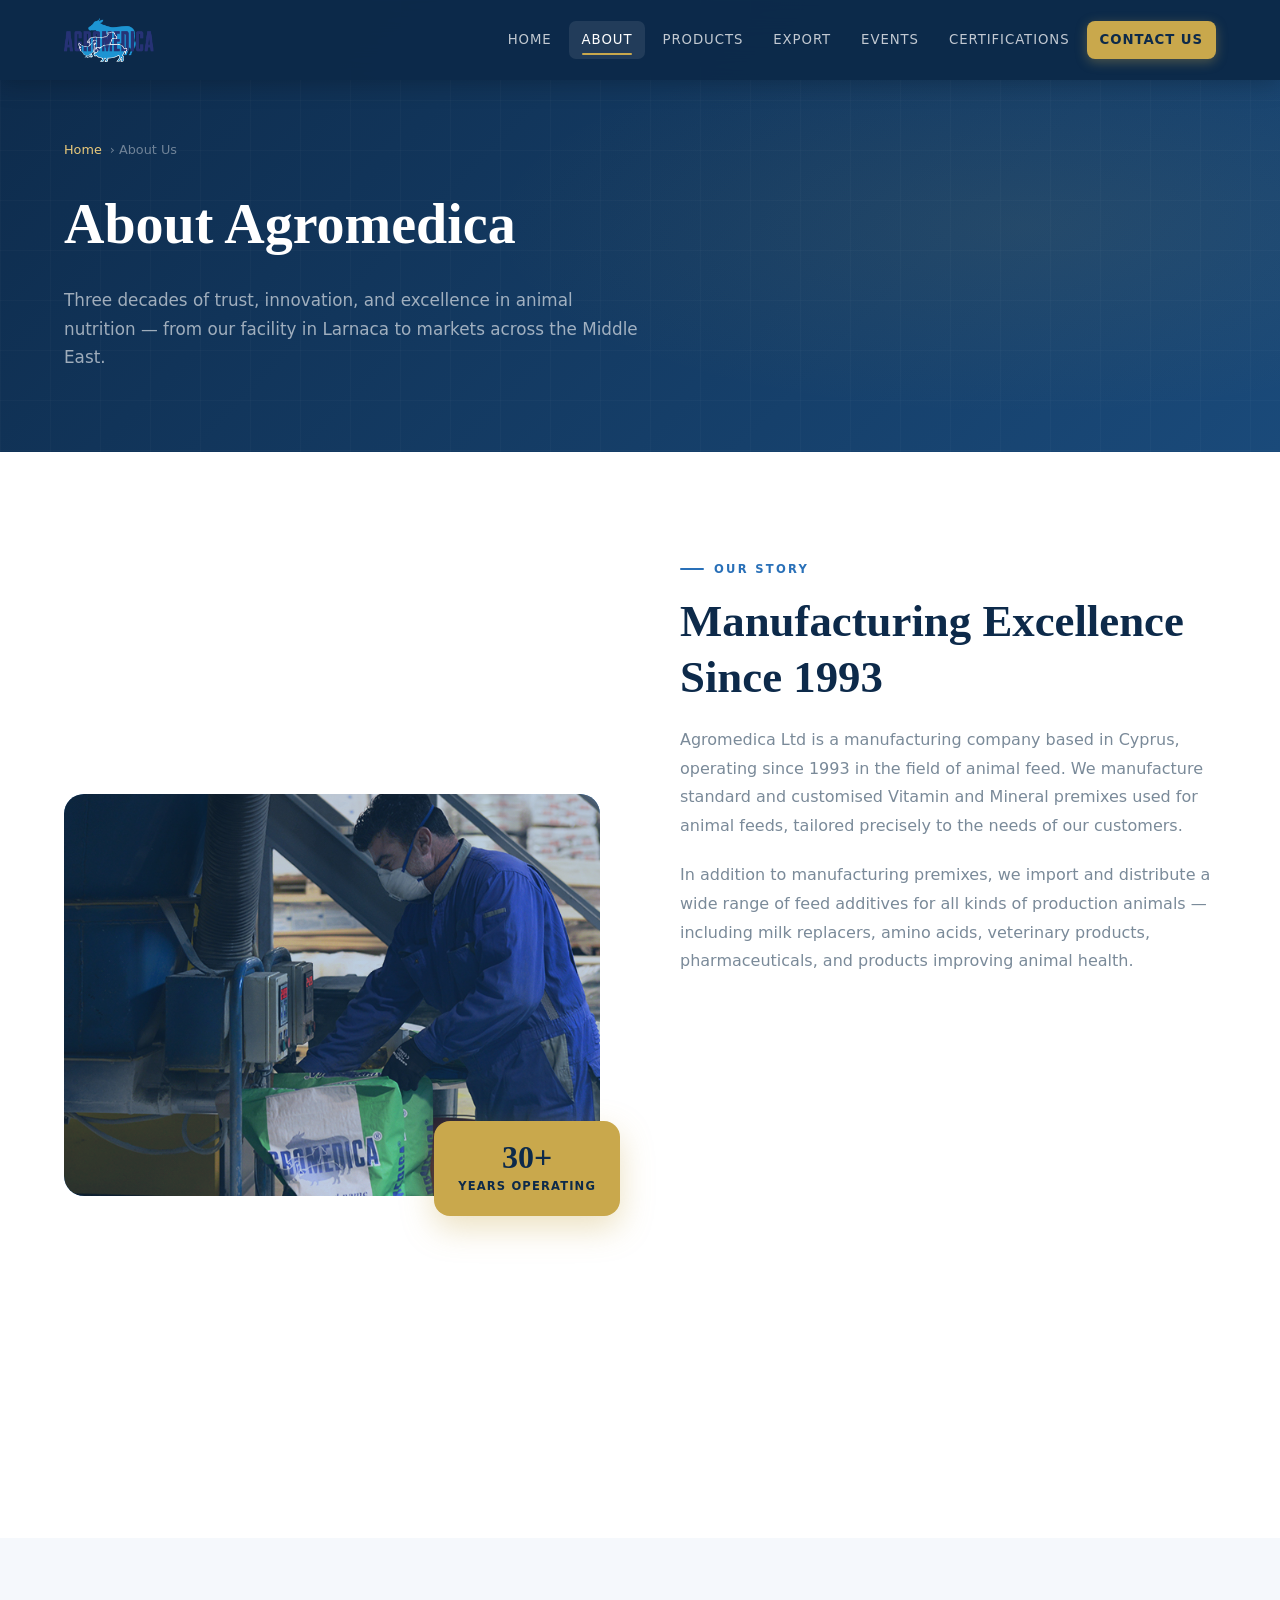
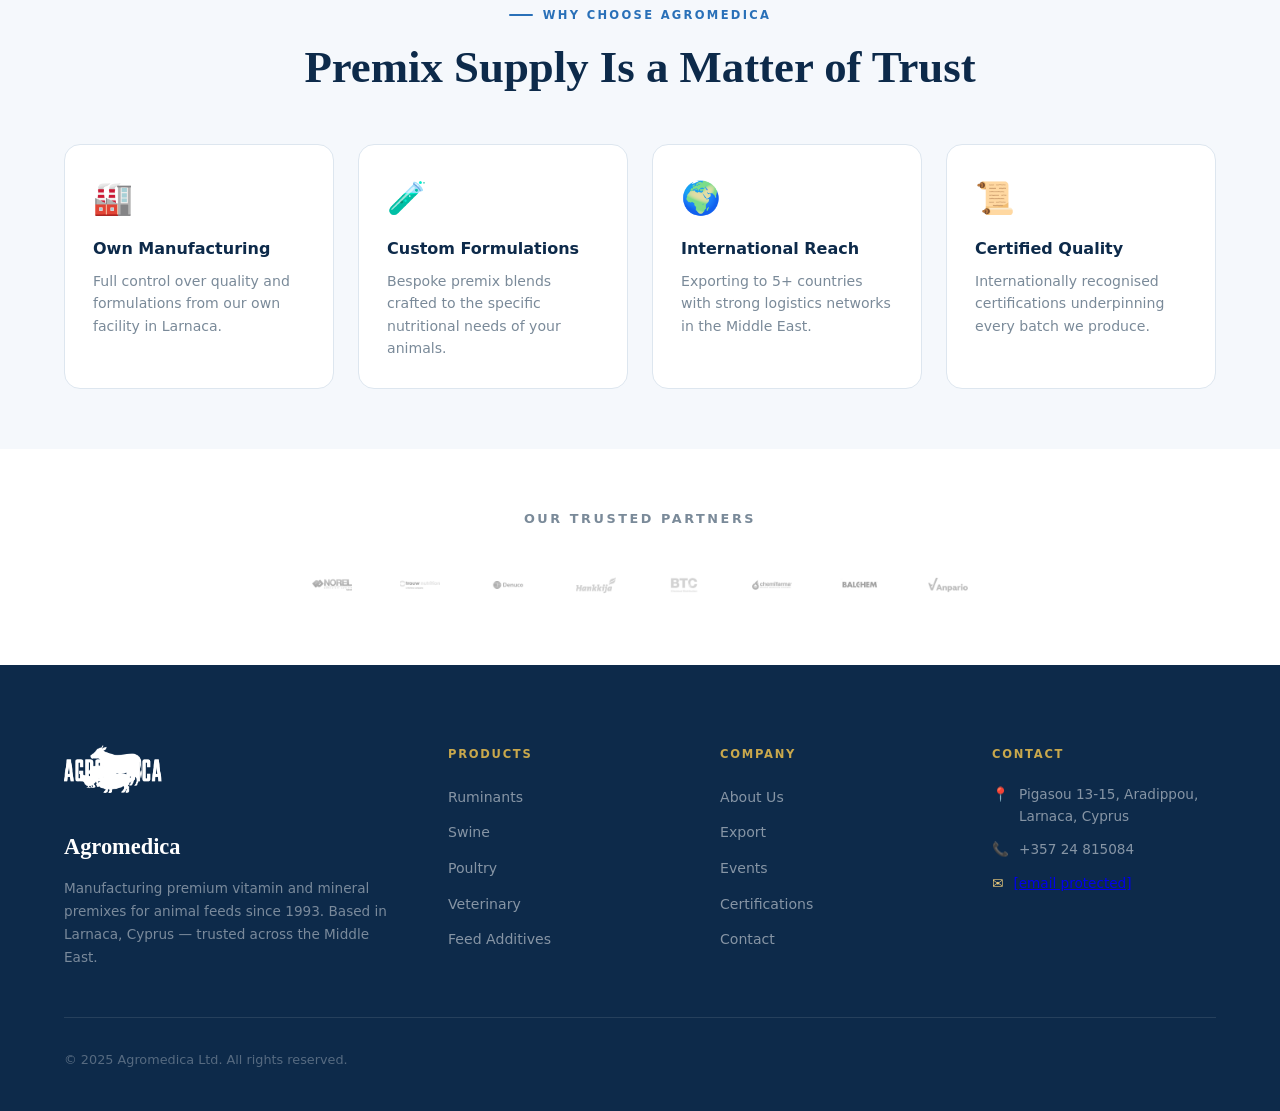
==== pages/about.html @ ba74bc14 "Initial commit" ====
<!DOCTYPE html>
<html lang="en">
<head>
  <meta charset="UTF-8">
  <meta name="viewport" content="width=device-width, initial-scale=1.0">
  <title>About Us — Agromedica</title>
  <style>
/* ── Playfair Display — works offline via system fallback ── */
:root {
  --blue-dark: #0d2a4a;
  --blue-mid: #1a4a7a;
  --blue-accent: #2970b8;
  --blue-light: #5a9fd4;
  --blue-pale: #e8f2fb;
  --gold: #c9a84c;
  --gold-light: #e8c87a;
  --cream: #f5f8fc;
  --white: #ffffff;
  --gray-100: #f0f4f8;
  --gray-200: #dde6ef;
  --gray-500: #7a8a99;
  --gray-700: #3d4f60;
  --gray-900: #111e2d;
  --font-display: Georgia, 'Times New Roman', serif;
  --font-body: -apple-system, BlinkMacSystemFont, 'Segoe UI', system-ui, sans-serif;
  --nav-h: 80px;
  --ease: cubic-bezier(0.4, 0, 0.2, 1);
  --transition: 0.3s var(--ease);
}

*, *::before, *::after { box-sizing: border-box; margin: 0; padding: 0; }
html { scroll-behavior: smooth; }
body { font-family: var(--font-body); font-size: 16px; color: var(--gray-900); background: var(--white); line-height: 1.6; overflow-x: hidden; }

/* ── KEYFRAMES ── */
@keyframes fadeUp { from { opacity:0; transform:translateY(40px); } to { opacity:1; transform:translateY(0); } }
@keyframes fadeIn { from { opacity:0; } to { opacity:1; } }
@keyframes slideInLeft { from { opacity:0; transform:translateX(-60px); } to { opacity:1; transform:translateX(0); } }
@keyframes slideInRight { from { opacity:0; transform:translateX(60px); } to { opacity:1; transform:translateX(0); } }
@keyframes shimmer { 0% { background-position:-200% center; } 100% { background-position:200% center; } }
@keyframes float { 0%,100% { transform:translateY(0); } 50% { transform:translateY(-14px); } }
@keyframes spin-slow { from { transform:rotate(0deg); } to { transform:rotate(360deg); } }
@keyframes nav-drop { from { opacity:0; transform:translateY(-100%); } to { opacity:1; transform:translateY(0); } }
@keyframes particle { 0% { transform:translateY(0) rotate(0deg); opacity:.6; } 100% { transform:translateY(-100vh) rotate(720deg); opacity:0; } }
@keyframes gradient-shift { 0%,100% { background-position:0% 50%; } 50% { background-position:100% 50%; } }
@keyframes bar-grow { from { transform:scaleX(0); } to { transform:scaleX(1); } }
@keyframes pulse { 0%,100% { box-shadow:0 0 0 0 rgba(201,168,76,0.4); } 50% { box-shadow:0 0 0 12px rgba(201,168,76,0); } }

/* ── SCROLL REVEAL ── */
.reveal { opacity:0; transform:translateY(36px); transition:opacity .7s var(--ease), transform .7s var(--ease); }
.reveal.visible { opacity:1; transform:translateY(0); }
.reveal-left { opacity:0; transform:translateX(-50px); transition:opacity .7s var(--ease), transform .7s var(--ease); }
.reveal-left.visible { opacity:1; transform:translateX(0); }
.reveal-right { opacity:0; transform:translateX(50px); transition:opacity .7s var(--ease), transform .7s var(--ease); }
.reveal-right.visible { opacity:1; transform:translateX(0); }
.delay-1 { transition-delay:.1s!important; } .delay-2 { transition-delay:.2s!important; }
.delay-3 { transition-delay:.3s!important; } .delay-4 { transition-delay:.4s!important; }
.delay-5 { transition-delay:.5s!important; }

/* ── NAV ── */
nav {
  position:fixed; top:0; left:0; right:0; height:var(--nav-h);
  background:rgba(13,42,74,0.97);
  backdrop-filter:blur(16px); -webkit-backdrop-filter:blur(16px);
  display:flex; align-items:center; justify-content:space-between;
  padding:0 5%; z-index:1000;
  box-shadow:0 2px 24px rgba(0,0,0,0.25);
  animation:nav-drop .6s var(--ease) both;
}
.nav-logo { display:flex; align-items:center; gap:12px; text-decoration:none; transition:opacity var(--transition); }
.nav-logo:hover { opacity:.85; }
.nav-logo-icon {
  width:44px; height:44px; background:var(--gold); border-radius:10px;
  display:grid; place-items:center; font-size:20px;
  transition:transform var(--transition), box-shadow var(--transition);
}
.nav-logo:hover .nav-logo-icon { transform:rotate(-8deg) scale(1.1); box-shadow:0 6px 18px rgba(201,168,76,.5); }
.nav-logo-text { font-family:var(--font-display); font-size:1.4rem; font-weight:700; color:var(--white); letter-spacing:.02em; display:block; }
.nav-logo-sub { display:block; font-size:.6rem; font-weight:400; letter-spacing:.18em; text-transform:uppercase; color:var(--gold-light); line-height:1; }
.nav-links { display:flex; align-items:center; gap:4px; list-style:none; }
.nav-links li { opacity:0; animation:fadeIn .4s var(--ease) forwards; }
.nav-links li:nth-child(1){animation-delay:.15s} .nav-links li:nth-child(2){animation-delay:.22s}
.nav-links li:nth-child(3){animation-delay:.29s} .nav-links li:nth-child(4){animation-delay:.36s}
.nav-links li:nth-child(5){animation-delay:.43s} .nav-links li:nth-child(6){animation-delay:.5s}
.nav-links li:nth-child(7){animation-delay:.57s}
.nav-links a {
  font-size:.83rem; font-weight:500; letter-spacing:.07em; text-transform:uppercase;
  color:rgba(255,255,255,.75); text-decoration:none;
  padding:8px 13px; border-radius:7px; display:block; position:relative;
  transition:color var(--transition), background var(--transition);
}
.nav-links a::after {
  content:''; position:absolute; bottom:4px; left:13px; right:13px;
  height:2px; background:var(--gold); border-radius:2px;
  transform:scaleX(0); transform-origin:center;
  transition:transform var(--transition);
}
.nav-links a:hover, .nav-links a.active { color:var(--white); background:rgba(255,255,255,.09); }
.nav-links a:hover::after, .nav-links a.active::after { transform:scaleX(1); }
.nav-cta { background:var(--gold)!important; color:var(--blue-dark)!important; font-weight:700!important; border-radius:8px!important; box-shadow:0 3px 12px rgba(201,168,76,.35)!important; }
.nav-cta:hover { background:var(--gold-light)!important; transform:translateY(-2px)!important; box-shadow:0 6px 20px rgba(201,168,76,.5)!important; }
.nav-cta::after { display:none!important; }
.hamburger { display:none; flex-direction:column; gap:5px; cursor:pointer; padding:8px; border:none; background:transparent; }
.hamburger span { display:block; width:24px; height:2px; background:var(--white); border-radius:2px; transition:var(--transition); }

/* ── HERO ── */
.hero { min-height:100vh; padding-top:var(--nav-h); position:relative; display:flex; align-items:center; overflow:hidden; background:var(--blue-dark); }
.hero-bg {
  position:absolute; inset:0;
  background: radial-gradient(ellipse 80% 60% at 70% 40%, rgba(41,112,184,.22) 0%, transparent 60%),
              radial-gradient(ellipse 60% 80% at 10% 80%, rgba(201,168,76,.1) 0%, transparent 50%),
              linear-gradient(135deg,#060f1e 0%,#0d2a4a 50%,#0a1e38 100%);
  background-size:200% 200%; animation:gradient-shift 12s ease infinite;
}
.hero-particles { position:absolute; inset:0; overflow:hidden; pointer-events:none; }
.hero-particles span { position:absolute; bottom:-20px; width:6px; height:6px; border-radius:50%; background:rgba(201,168,76,.4); animation:particle linear infinite; }
.hero-particles span:nth-child(1){left:10%;animation-duration:14s;animation-delay:0s;width:4px;height:4px}
.hero-particles span:nth-child(2){left:25%;animation-duration:18s;animation-delay:2s;width:7px;height:7px;background:rgba(90,159,212,.3)}
.hero-particles span:nth-child(3){left:40%;animation-duration:12s;animation-delay:4s;width:3px;height:3px}
.hero-particles span:nth-child(4){left:60%;animation-duration:20s;animation-delay:1s;width:8px;height:8px;background:rgba(90,159,212,.25)}
.hero-particles span:nth-child(5){left:75%;animation-duration:16s;animation-delay:3s;width:5px;height:5px}
.hero-particles span:nth-child(6){left:88%;animation-duration:11s;animation-delay:5s;width:3px;height:3px;background:rgba(232,200,122,.5)}
.hero-grid {
  position:absolute; inset:0;
  background-image:linear-gradient(rgba(255,255,255,.03) 1px,transparent 1px),linear-gradient(90deg,rgba(255,255,255,.03) 1px,transparent 1px);
  background-size:60px 60px; animation:fadeIn 2s ease both .8s; opacity:0;
}
.hero-content {
  position:relative; z-index:2; max-width:1280px; margin:0 auto;
  padding:80px 5%; display:grid; grid-template-columns:1fr 1fr; gap:80px; align-items:center; width:100%;
}
.hero-badge {
  display:inline-flex; align-items:center; gap:8px;
  background:rgba(201,168,76,.15); border:1px solid rgba(201,168,76,.35);
  color:var(--gold-light); font-size:.75rem; font-weight:600; letter-spacing:.15em; text-transform:uppercase;
  padding:8px 18px; border-radius:100px; margin-bottom:24px;
  animation:fadeUp .7s var(--ease) both .3s; position:relative; overflow:hidden;
}
.hero-badge::after { content:''; position:absolute; inset:0; background:linear-gradient(90deg,transparent,rgba(255,255,255,.12),transparent); background-size:200% 100%; animation:shimmer 2.5s ease infinite; }
.hero-title { font-family:var(--font-display); font-size:clamp(2.4rem,5vw,4rem); font-weight:700; color:var(--white); line-height:1.15; margin-bottom:24px; animation:fadeUp .7s var(--ease) both .5s; }
.hero-title em { font-style:normal; color:var(--gold); }
.hero-desc { font-size:1.05rem; color:rgba(255,255,255,.65); line-height:1.8; margin-bottom:40px; max-width:480px; animation:fadeUp .7s var(--ease) both .65s; }
.hero-actions { display:flex; gap:16px; flex-wrap:wrap; animation:fadeUp .7s var(--ease) both .8s; }
.hero-stats { display:grid; grid-template-columns:repeat(3,1fr); gap:24px; margin-top:56px; padding-top:40px; border-top:1px solid rgba(255,255,255,.1); animation:fadeUp .7s var(--ease) both .95s; }
.hero-stat-num { font-family:var(--font-display); font-size:2.2rem; font-weight:700; color:var(--gold); line-height:1; }
.hero-stat-label { font-size:.78rem; color:rgba(255,255,255,.5); font-weight:400; letter-spacing:.05em; margin-top:6px; }
.hero-visual { animation:slideInRight .9s var(--ease) both .6s; }
.hero-cards { display:grid; grid-template-columns:1fr 1fr; gap:16px; }
.hero-card { background:rgba(255,255,255,.06); border:1px solid rgba(255,255,255,.1); border-radius:16px; padding:28px 24px; transition:background var(--transition),border-color var(--transition),transform .4s var(--ease),box-shadow .4s var(--ease); text-decoration:none; display:block; }
.hero-card:hover { background:rgba(255,255,255,.11); border-color:rgba(201,168,76,.45); transform:translateY(-8px); box-shadow:0 20px 48px rgba(0,0,0,.3); }
.hero-card:first-child { grid-column:1/-1; background:rgba(201,168,76,.1); border-color:rgba(201,168,76,.25); }
.hero-card:first-child:hover { background:rgba(201,168,76,.17); border-color:rgba(201,168,76,.55); }
.hero-card-icon { font-size:2rem; margin-bottom:12px; transition:transform .4s var(--ease); }
.hero-card:hover .hero-card-icon { transform:scale(1.25) rotate(-5deg); }
.hero-card-title { font-family:var(--font-display); font-size:1.1rem; font-weight:600; color:var(--white); margin-bottom:6px; }
.hero-card-desc { font-size:.82rem; color:rgba(255,255,255,.5); line-height:1.5; }

/* ── BUTTONS ── */
.btn-primary { display:inline-flex; align-items:center; gap:8px; background:var(--gold); color:var(--blue-dark); font-family:var(--font-body); font-weight:700; font-size:.9rem; letter-spacing:.04em; padding:14px 28px; border-radius:8px; text-decoration:none; transition:background var(--transition),transform var(--transition),box-shadow var(--transition); border:none; cursor:pointer; }
.btn-primary:hover { background:var(--gold-light); transform:translateY(-3px); box-shadow:0 10px 28px rgba(201,168,76,.4); }
.btn-primary:active { transform:translateY(-1px); }
.btn-outline { display:inline-flex; align-items:center; gap:8px; background:transparent; color:var(--white); font-family:var(--font-body); font-weight:500; font-size:.9rem; padding:14px 28px; border-radius:8px; text-decoration:none; border:1.5px solid rgba(255,255,255,.28); transition:border-color var(--transition),background var(--transition),transform var(--transition); cursor:pointer; }
.btn-outline:hover { border-color:rgba(255,255,255,.65); background:rgba(255,255,255,.07); transform:translateY(-2px); }

/* ── SECTIONS ── */
.section { padding:100px 5%; }
.section-inner { max-width:1280px; margin:0 auto; }
.section-label { display:inline-flex; align-items:center; gap:10px; font-size:.72rem; font-weight:700; letter-spacing:.2em; text-transform:uppercase; color:var(--blue-accent); margin-bottom:16px; }
.section-label::before { content:''; width:24px; height:2px; background:var(--blue-accent); border-radius:2px; display:block; transform-origin:left; }
.section-title { font-family:var(--font-display); font-size:clamp(1.8rem,3.5vw,2.8rem); font-weight:700; color:var(--blue-dark); line-height:1.25; margin-bottom:20px; }
.section-title.light { color:var(--white); }
.section-desc { font-size:1rem; color:var(--gray-500); line-height:1.8; max-width:600px; }

/* ── ABOUT ── */
.about-strip { background:var(--cream); }
.about-grid { display:grid; grid-template-columns:1fr 1fr; gap:80px; align-items:center; }
.about-image-wrap { position:relative; }
.about-image-placeholder { width:100%; aspect-ratio:4/3; background:linear-gradient(135deg,var(--blue-mid),var(--blue-accent)); border-radius:20px; display:grid; place-items:center; font-size:5rem; overflow:hidden; position:relative; transition:transform .6s var(--ease),box-shadow .6s var(--ease); }
.about-image-placeholder:hover { transform:scale(1.02) rotate(.5deg); box-shadow:0 24px 60px rgba(13,42,74,.2); }
.about-image-placeholder::after { content:''; position:absolute; inset:0; background:url('../images/about-image.jpg') center/cover no-repeat; opacity:.7; border-radius:20px; }
.about-badge { position:absolute; bottom:-20px; right:-20px; background:var(--gold); color:var(--blue-dark); border-radius:16px; padding:20px 24px; text-align:center; box-shadow:0 12px 32px rgba(201,168,76,.35); animation:float 4s ease-in-out infinite; }
.about-badge-num { font-family:var(--font-display); font-size:2rem; font-weight:900; line-height:1; }
.about-badge-text { font-size:.72rem; font-weight:600; letter-spacing:.1em; text-transform:uppercase; margin-top:4px; }
.about-pillars { display:grid; grid-template-columns:1fr 1fr; gap:16px; margin-top:32px; }
.pillar { background:var(--white); border-radius:12px; padding:20px; border-left:3px solid var(--blue-accent); transition:transform var(--transition),box-shadow var(--transition),border-color var(--transition); }
.pillar:hover { transform:translateX(5px); box-shadow:0 8px 24px rgba(13,42,74,.1); border-color:var(--gold); }
.pillar-icon { font-size:1.4rem; margin-bottom:8px; transition:transform var(--transition); }
.pillar:hover .pillar-icon { transform:scale(1.3); }
.pillar-title { font-weight:600; font-size:.9rem; color:var(--blue-dark); margin-bottom:4px; }
.pillar-text { font-size:.8rem; color:var(--gray-500); line-height:1.5; }

/* ── PRODUCTS ── */
.products-section { background:var(--white); }
.product-filters { display:flex; gap:10px; flex-wrap:wrap; margin:32px 0; }
.filter-btn { padding:8px 18px; border-radius:100px; border:1.5px solid var(--gray-200); background:transparent; font-family:var(--font-body); font-size:.82rem; font-weight:500; color:var(--gray-700); cursor:pointer; transition:background var(--transition),border-color var(--transition),color var(--transition),transform var(--transition); }
.filter-btn:hover { transform:translateY(-2px); }
.filter-btn:hover,.filter-btn.active { background:var(--blue-mid); border-color:var(--blue-mid); color:var(--white); }
.products-grid { display:grid; grid-template-columns:repeat(auto-fill,minmax(300px,1fr)); gap:24px; }
.product-card { background:var(--cream); border-radius:16px; overflow:hidden; border:1px solid var(--gray-200); transition:transform .4s var(--ease),box-shadow .4s var(--ease),border-color var(--transition); text-decoration:none; display:block; }
.product-card:hover { transform:translateY(-8px) scale(1.01); box-shadow:0 24px 52px rgba(13,42,74,.13); border-color:var(--blue-light); }
.product-card-header { padding:32px; display:flex; align-items:center; gap:16px; }
.product-icon { width:60px; height:60px; border-radius:12px; display:grid; place-items:center; font-size:1.8rem; flex-shrink:0; transition:transform .4s var(--ease); }
.product-card:hover .product-icon { transform:rotate(-8deg) scale(1.15); }
.product-card-body { padding:0 32px 32px; }
.product-category { font-size:.7rem; font-weight:700; letter-spacing:.15em; text-transform:uppercase; color:var(--blue-accent); margin-bottom:6px; }
.product-name { font-family:var(--font-display); font-size:1.15rem; font-weight:600; color:var(--blue-dark); margin-bottom:10px; line-height:1.3; }
.product-desc { font-size:.85rem; color:var(--gray-500); line-height:1.6; }
.product-tag { display:inline-block; margin-top:14px; font-size:.75rem; font-weight:600; color:var(--blue-accent); background:rgba(41,112,184,.1); border-radius:100px; padding:4px 12px; transition:background var(--transition),color var(--transition); }
.product-card:hover .product-tag { background:var(--blue-accent); color:var(--white); }

/* ── EXPORT ── */
.export-section { background:linear-gradient(135deg,var(--blue-dark) 0%,var(--blue-mid) 100%); position:relative; overflow:hidden; }
.export-section::before { content:''; position:absolute; top:-40%; right:-15%; width:600px; height:600px; border-radius:50%; background:rgba(255,255,255,.03); animation:spin-slow 40s linear infinite; pointer-events:none; }
.export-grid { display:grid; grid-template-columns:1fr 1fr; gap:80px; align-items:start; }
.export-countries { display:grid; grid-template-columns:1fr 1fr; gap:14px; margin-top:32px; }
.country-card { background:rgba(255,255,255,.07); border:1px solid rgba(255,255,255,.12); border-radius:12px; padding:18px 20px; display:flex; align-items:center; gap:12px; transition:background var(--transition),border-color var(--transition),transform var(--transition); cursor:default; }
.country-card:hover { background:rgba(255,255,255,.13); border-color:rgba(201,168,76,.45); transform:translateX(5px); }
.country-flag { font-size:1.6rem; transition:transform var(--transition); }
.country-card:hover .country-flag { transform:scale(1.2); }
.country-name { font-weight:600; font-size:.9rem; color:var(--white); }
.country-detail { font-size:.75rem; color:rgba(255,255,255,.5); margin-top:2px; }
.hq-card { background:rgba(201,168,76,.12); border:1px solid rgba(201,168,76,.3); border-radius:16px; padding:32px; margin-top:32px; transition:background var(--transition),border-color var(--transition); }
.hq-card:hover { background:rgba(201,168,76,.18); border-color:rgba(201,168,76,.5); }
.hq-card h4 { font-family:var(--font-display); font-size:1.2rem; color:var(--gold); margin-bottom:16px; }
.hq-detail { display:flex; align-items:flex-start; gap:10px; margin-bottom:12px; font-size:.88rem; color:rgba(255,255,255,.7); }
.hq-icon { font-size:1rem; flex-shrink:0; margin-top:2px; color:var(--gold-light); }

/* ── EVENTS ── */
.events-section { background:var(--gray-100); }
.events-tabs { display:flex; margin:32px 0; border-radius:10px; overflow:hidden; border:1.5px solid var(--gray-200); width:fit-content; }
.events-tab { padding:10px 24px; font-family:var(--font-body); font-size:.85rem; font-weight:600; border:none; background:var(--white); color:var(--gray-500); cursor:pointer; transition:background var(--transition),color var(--transition); }
.events-tab.active { background:var(--blue-mid); color:var(--white); }
.events-tab:hover:not(.active) { background:var(--gray-200); }
.events-grid { display:grid; grid-template-columns:repeat(auto-fill,minmax(340px,1fr)); gap:24px; }
.event-card { background:var(--white); border-radius:16px; overflow:hidden; border:1px solid var(--gray-200); transition:transform .4s var(--ease),box-shadow .4s var(--ease); display:flex; flex-direction:column; }
.event-card:hover { transform:translateY(-6px); box-shadow:0 20px 48px rgba(13,42,74,.12); }
.event-card-banner { height:6px; background:var(--blue-accent); }
.event-card-banner.upcoming { background:var(--gold); }
.event-card-banner.past { background:var(--gray-500); }
.event-card-body { padding:28px; flex:1; }
.event-date-badge { display:inline-flex; align-items:center; gap:6px; font-size:.75rem; font-weight:700; letter-spacing:.1em; text-transform:uppercase; padding:6px 12px; border-radius:100px; margin-bottom:16px; }
.event-date-badge.upcoming { background:rgba(201,168,76,.12); color:#1a5a8a; }
.event-date-badge.past { background:var(--gray-200); color:var(--gray-500); }
.event-name { font-family:var(--font-display); font-size:1.2rem; font-weight:700; color:var(--blue-dark); margin-bottom:8px; line-height:1.3; }
.event-location { font-size:.85rem; color:var(--gray-500); display:flex; align-items:center; gap:6px; margin-bottom:12px; }
.event-desc { font-size:.85rem; color:var(--gray-700); line-height:1.6; }
.event-card-footer { padding:16px 28px; border-top:1px solid var(--gray-200); display:flex; align-items:center; justify-content:space-between; }
.event-type-tag { font-size:.72rem; font-weight:600; letter-spacing:.1em; text-transform:uppercase; color:var(--blue-accent); }
.event-link { font-size:.82rem; font-weight:600; color:var(--blue-mid); text-decoration:none; display:flex; align-items:center; gap:4px; transition:color var(--transition),gap var(--transition); }
.event-link:hover { color:var(--gold); gap:8px; }

/* ── PARTNERS ── */
.partners-section { background:var(--white); padding:60px 5%; }
.partners-inner { max-width:1280px; margin:0 auto; text-align:center; }
.partners-title { font-size:.8rem; font-weight:700; letter-spacing:.2em; text-transform:uppercase; color:var(--gray-500); margin-bottom:36px; }
.partners-logos { display:flex; align-items:center; justify-content:center; gap:48px; flex-wrap:wrap; }
.partner-logo { height:40px; opacity:.4; filter:grayscale(1); transition:opacity .4s var(--ease),filter .4s var(--ease),transform .4s var(--ease); object-fit:contain; cursor:pointer; }
.partner-logo:hover { opacity:1; filter:grayscale(0); transform:scale(1.12) translateY(-4px); }

/* ── FOOTER ── */
footer { background:var(--blue-dark); padding:80px 5% 40px; }
.footer-inner { max-width:1280px; margin:0 auto; }
.footer-grid { display:grid; grid-template-columns:1.5fr 1fr 1fr 1fr; gap:48px; padding-bottom:48px; border-bottom:1px solid rgba(255,255,255,.1); }
.footer-brand-name { font-family:var(--font-display); font-size:1.4rem; font-weight:700; color:var(--white); margin:16px 0 12px; }
.footer-brand-desc { font-size:.85rem; color:rgba(255,255,255,.45); line-height:1.7; }
.footer-col-title { font-size:.72rem; font-weight:700; letter-spacing:.15em; text-transform:uppercase; color:var(--gold); margin-bottom:20px; }
.footer-links { list-style:none; display:flex; flex-direction:column; gap:10px; }
.footer-links a { font-size:.88rem; color:rgba(255,255,255,.5); text-decoration:none; transition:color var(--transition),padding-left var(--transition); }
.footer-links a:hover { color:var(--white); padding-left:6px; }
.footer-contact-item { display:flex; gap:10px; margin-bottom:12px; font-size:.85rem; color:rgba(255,255,255,.5); }
.footer-contact-icon { color:var(--gold-light); flex-shrink:0; }
.footer-bottom { display:flex; align-items:center; justify-content:space-between; padding-top:32px; font-size:.8rem; color:rgba(255,255,255,.3); flex-wrap:wrap; gap:12px; }

/* ── PAGE HEADER ── */
.page-header { padding:calc(var(--nav-h) + 60px) 5% 80px; background:linear-gradient(135deg,var(--blue-dark) 0%,var(--blue-mid) 100%); position:relative; overflow:hidden; }
.page-header::before { content:''; position:absolute; inset:0; background:radial-gradient(ellipse 70% 70% at 80% 50%,rgba(201,168,76,.08),transparent 60%),linear-gradient(rgba(255,255,255,.02) 1px,transparent 1px),linear-gradient(90deg,rgba(255,255,255,.02) 1px,transparent 1px); background-size:auto,50px 50px,50px 50px; }
.page-header-inner { max-width:1280px; margin:0 auto; position:relative; z-index:1; }
.page-header-title { font-family:var(--font-display); font-size:clamp(2rem,5vw,3.5rem); font-weight:700; color:var(--white); margin-bottom:16px; animation:slideInLeft .7s var(--ease) both .2s; }
.page-header-desc { font-size:1.05rem; color:rgba(255,255,255,.6); max-width:580px; line-height:1.7; animation:slideInLeft .7s var(--ease) both .35s; }
.breadcrumb { display:flex; align-items:center; gap:8px; font-size:.8rem; color:rgba(255,255,255,.4); margin-bottom:20px; animation:fadeIn .6s var(--ease) both .1s; }
.breadcrumb a { color:var(--gold-light); text-decoration:none; transition:color var(--transition); }
.breadcrumb a:hover { color:var(--gold); }

/* ── CERTS ── */
.certs-grid { display:grid; grid-template-columns:repeat(auto-fill,minmax(260px,1fr)); gap:24px; margin-top:40px; }
.cert-card { background:var(--cream); border:1px solid var(--gray-200); border-radius:16px; padding:32px; text-align:center; transition:transform .4s var(--ease),box-shadow .4s var(--ease),border-color var(--transition); }
.cert-card:hover { transform:translateY(-6px) scale(1.02); box-shadow:0 16px 40px rgba(13,42,74,.1); border-color:var(--blue-light); }
.cert-icon { font-size:2.5rem; margin-bottom:16px; transition:transform .4s var(--ease); }
.cert-card:hover .cert-icon { transform:rotate(-10deg) scale(1.3); }
.cert-name { font-family:var(--font-display); font-size:1.1rem; font-weight:600; color:var(--blue-dark); margin-bottom:8px; }
.cert-desc { font-size:.82rem; color:var(--gray-500); line-height:1.6; }

/* ── CONTACT ── */
.contact-grid { display:grid; grid-template-columns:1fr 1.4fr; gap:64px; align-items:start; }
.contact-form { background:var(--cream); border-radius:20px; padding:48px; }
.form-row { display:grid; grid-template-columns:1fr 1fr; gap:20px; }
.form-group { margin-bottom:20px; }
.form-group label { display:block; font-size:.82rem; font-weight:600; color:var(--blue-dark); margin-bottom:8px; }
.form-group input,.form-group select,.form-group textarea { width:100%; padding:12px 16px; border:1.5px solid var(--gray-200); border-radius:8px; font-family:var(--font-body); font-size:.9rem; color:var(--gray-900); background:var(--white); transition:border-color var(--transition),box-shadow var(--transition); outline:none; }
.form-group input:focus,.form-group select:focus,.form-group textarea:focus { border-color:var(--blue-accent); box-shadow:0 0 0 3px rgba(41,112,184,.12); }
.form-group textarea { resize:vertical; min-height:120px; }

/* ── RESPONSIVE ── */
@media (max-width:1024px) {
  .hero-content,.about-grid,.export-grid,.contact-grid { grid-template-columns:1fr; gap:48px; }
  .footer-grid { grid-template-columns:1fr 1fr; }
}
@media (max-width:768px) {
  .nav-links { display:none; }
  .hamburger { display:flex; }
  .nav-links.open { display:flex; flex-direction:column; position:fixed; top:var(--nav-h); left:0; right:0; background:rgba(13,42,74,.98); backdrop-filter:blur(16px); padding:24px 5%; border-top:1px solid rgba(255,255,255,.1); gap:4px; animation:fadeUp .3s var(--ease) both; }
  .nav-links.open li { opacity:1; animation:none; }
  .hero-stats { grid-template-columns:1fr 1fr; }
  .about-pillars { grid-template-columns:1fr; }
  .export-countries { grid-template-columns:1fr; }
  .footer-grid { grid-template-columns:1fr; gap:32px; }
  .form-row { grid-template-columns:1fr; }
  .contact-form { padding:28px; }
}


.nav-logo-img {
  height: 44px;
  width: auto;
  object-fit: contain;
  display: block;
  transition: opacity 0.3s ease;
}
.nav-logo:hover .nav-logo-img { opacity: 0.85; }
/* Remove old icon styles that no longer apply */
.nav-logo-icon { display: none; }
.nav-logo-text { display: none; }
.nav-logo-sub  { display: none; }

</style>
</head>
<body>

<nav>
  <a href="../index.html" class="nav-logo">
    <img src="../images/agromedica-logo.png" alt="Agromedica" class="nav-logo-img">
  </a>
  <ul class="nav-links">
    <li><a href="../index.html">Home</a></li>
    <li><a href="about.html" class="active">About</a></li>
    <li><a href="products.html">Products</a></li>
    <li><a href="export.html">Export</a></li>
    <li><a href="events.html">Events</a></li>
    <li><a href="certifications.html">Certifications</a></li>
    <li><a href="contact.html" class="nav-cta">Contact Us</a></li>
  </ul>
  <div class="hamburger"><span></span><span></span><span></span></div>
</nav>

<div class="page-header">
  <div class="page-header-inner">
    <div class="breadcrumb"><a href="../index.html">Home</a> › About Us</div>
    <h1 class="page-header-title">About Agromedica</h1>
    <p class="page-header-desc">Three decades of trust, innovation, and excellence in animal nutrition — from our facility in Larnaca to markets across the Middle East.</p>
  </div>
</div>

<section class="section">
  <div class="section-inner">
    <div class="about-grid">
      <div class="about-image-wrap">
        <div class="about-image-placeholder"></div>
        <div class="about-badge">
          <div class="about-badge-num">30+</div>
          <div class="about-badge-text">Years Operating</div>
        </div>
      </div>
      <div>
        <div class="section-label">Our Story</div>
        <h2 class="section-title">Manufacturing Excellence Since 1993</h2>
        <p style="color:var(--gray-500);line-height:1.8;margin-bottom:20px;font-size:1rem">
          Agromedica Ltd is a manufacturing company based in Cyprus, operating since 1993 in the field
          of animal feed. We manufacture standard and customised Vitamin and Mineral premixes used for
          animal feeds, tailored precisely to the needs of our customers.
        </p>
        <p style="color:var(--gray-500);line-height:1.8;margin-bottom:32px;font-size:1rem">
          In addition to manufacturing premixes, we import and distribute a wide range of feed additives
          for all kinds of production animals — including milk replacers, amino acids, veterinary products,
          pharmaceuticals, and products improving animal health.
        </p>
        <div class="about-pillars">
          <div class="pillar reveal">
            <div class="pillar-icon">🎯</div>
            <div class="pillar-title">Our Mission</div>
            <div class="pillar-text">To produce and distribute high quality products while building long term relationships with customers built on trust and reliability.</div>
          </div>
          <div class="pillar reveal">
            <div class="pillar-icon">🔭</div>
            <div class="pillar-title">Our Vision</div>
            <div class="pillar-text">To be one of the leading companies in Cyprus and abroad in the production of premixes, vitamins, and feed supplements.</div>
          </div>
          <div class="pillar reveal">
            <div class="pillar-icon">💡</div>
            <div class="pillar-title">Innovation</div>
            <div class="pillar-text">Continuously developing new formulations and adopting the latest nutritional science to keep our products at the cutting edge.</div>
          </div>
          <div class="pillar reveal">
            <div class="pillar-icon">🤝</div>
            <div class="pillar-title">Reliability</div>
            <div class="pillar-text">Consistent quality, on-time delivery, and responsive customer service — the foundation of every relationship we build.</div>
          </div>
        </div>
      </div>
    </div>
  </div>
</section>

<section class="section" style="background:var(--cream);padding:60px 5%">
  <div class="section-inner" style="text-align:center">
    <div class="section-label" style="justify-content:center">Why Choose Agromedica</div>
    <h2 class="section-title" style="text-align:center;margin-bottom:48px">Premix Supply Is a Matter of Trust</h2>
    <div style="display:grid;grid-template-columns:repeat(auto-fit,minmax(220px,1fr));gap:24px;text-align:left">
      <div style="background:var(--white);border-radius:16px;padding:28px;border:1px solid var(--gray-200)">
        <div style="font-size:2rem;margin-bottom:12px">🏭</div>
        <div style="font-weight:700;color:var(--blue-dark);margin-bottom:8px">Own Manufacturing</div>
        <div style="font-size:0.88rem;color:var(--gray-500);line-height:1.6">Full control over quality and formulations from our own facility in Larnaca.</div>
      </div>
      <div style="background:var(--white);border-radius:16px;padding:28px;border:1px solid var(--gray-200)">
        <div style="font-size:2rem;margin-bottom:12px">🧪</div>
        <div style="font-weight:700;color:var(--blue-dark);margin-bottom:8px">Custom Formulations</div>
        <div style="font-size:0.88rem;color:var(--gray-500);line-height:1.6">Bespoke premix blends crafted to the specific nutritional needs of your animals.</div>
      </div>
      <div style="background:var(--white);border-radius:16px;padding:28px;border:1px solid var(--gray-200)">
        <div style="font-size:2rem;margin-bottom:12px">🌍</div>
        <div style="font-weight:700;color:var(--blue-dark);margin-bottom:8px">International Reach</div>
        <div style="font-size:0.88rem;color:var(--gray-500);line-height:1.6">Exporting to 5+ countries with strong logistics networks in the Middle East.</div>
      </div>
      <div style="background:var(--white);border-radius:16px;padding:28px;border:1px solid var(--gray-200)">
        <div style="font-size:2rem;margin-bottom:12px">📜</div>
        <div style="font-weight:700;color:var(--blue-dark);margin-bottom:8px">Certified Quality</div>
        <div style="font-size:0.88rem;color:var(--gray-500);line-height:1.6">Internationally recognised certifications underpinning every batch we produce.</div>
      </div>
    </div>
  </div>
</section>

<section class="partners-section">
  <div class="partners-inner">
    <p class="partners-title">Our Trusted Partners</p>
    <div class="partners-logos">
      <img class="partner-logo" src="../images/NorelLogo.jpg" alt="Norel">
      <img class="partner-logo" src="../images/logo_trouw.jpg" alt="Trouw Nutrition">
      <img class="partner-logo" src="../images/denuco.jpg" alt="Denuco">
      <img class="partner-logo" src="../images/hankkija.jpg" alt="Hankkija">
      <img class="partner-logo" src="../images/csm_btc-logo_421d0e8f83.jpg" alt="BTC">
      <img class="partner-logo" src="../images/chemifarma.jpg" alt="Chemifarma">
      <img class="partner-logo" src="../images/balchem.jpg" alt="Balchem">
      <img class="partner-logo" src="../images/Anpario_Logo_300px.jpg" alt="Anpario">
    </div>
  </div>
</section>

<footer>
  <div class="footer-inner">
    <div class="footer-grid">
      <div>
        <img src="../images/agromedica-logo.png" alt="Agromedica" style="height:48px;object-fit:contain;margin-bottom:12px;filter:brightness(0) invert(1);">
        <div class="footer-brand-name">Agromedica</div>
        <div class="footer-brand-desc">Manufacturing premium vitamin and mineral premixes for animal feeds since 1993. Based in Larnaca, Cyprus — trusted across the Middle East.</div>
      </div>
      <div>
        <div class="footer-col-title">Products</div>
        <ul class="footer-links">
          <li><a href="products.html">Ruminants</a></li>
          <li><a href="products.html">Swine</a></li>
          <li><a href="products.html">Poultry</a></li>
          <li><a href="products.html">Veterinary</a></li>
          <li><a href="products.html">Feed Additives</a></li>
        </ul>
      </div>
      <div>
        <div class="footer-col-title">Company</div>
        <ul class="footer-links">
          <li><a href="about.html">About Us</a></li>
          <li><a href="export.html">Export</a></li>
          <li><a href="events.html">Events</a></li>
          <li><a href="certifications.html">Certifications</a></li>
          <li><a href="contact.html">Contact</a></li>
        </ul>
      </div>
      <div>
        <div class="footer-col-title">Contact</div>
        <div class="footer-contact-item"><span class="footer-contact-icon">📍</span>Pigasou 13-15, Aradippou, Larnaca, Cyprus</div>
        <div class="footer-contact-item"><span class="footer-contact-icon">📞</span>+357 24 815084</div>
        <div class="footer-contact-item"><span class="footer-contact-icon">✉️</span><a href="/cdn-cgi/l/email-protection" class="__cf_email__" data-cfemail="375e59515877565045585a52535e54561954585a">[email&#160;protected]</a></div>
      </div>
    </div>
    <div class="footer-bottom">
      <span>© 2025 Agromedica Ltd. All rights reserved.</span>
      <span
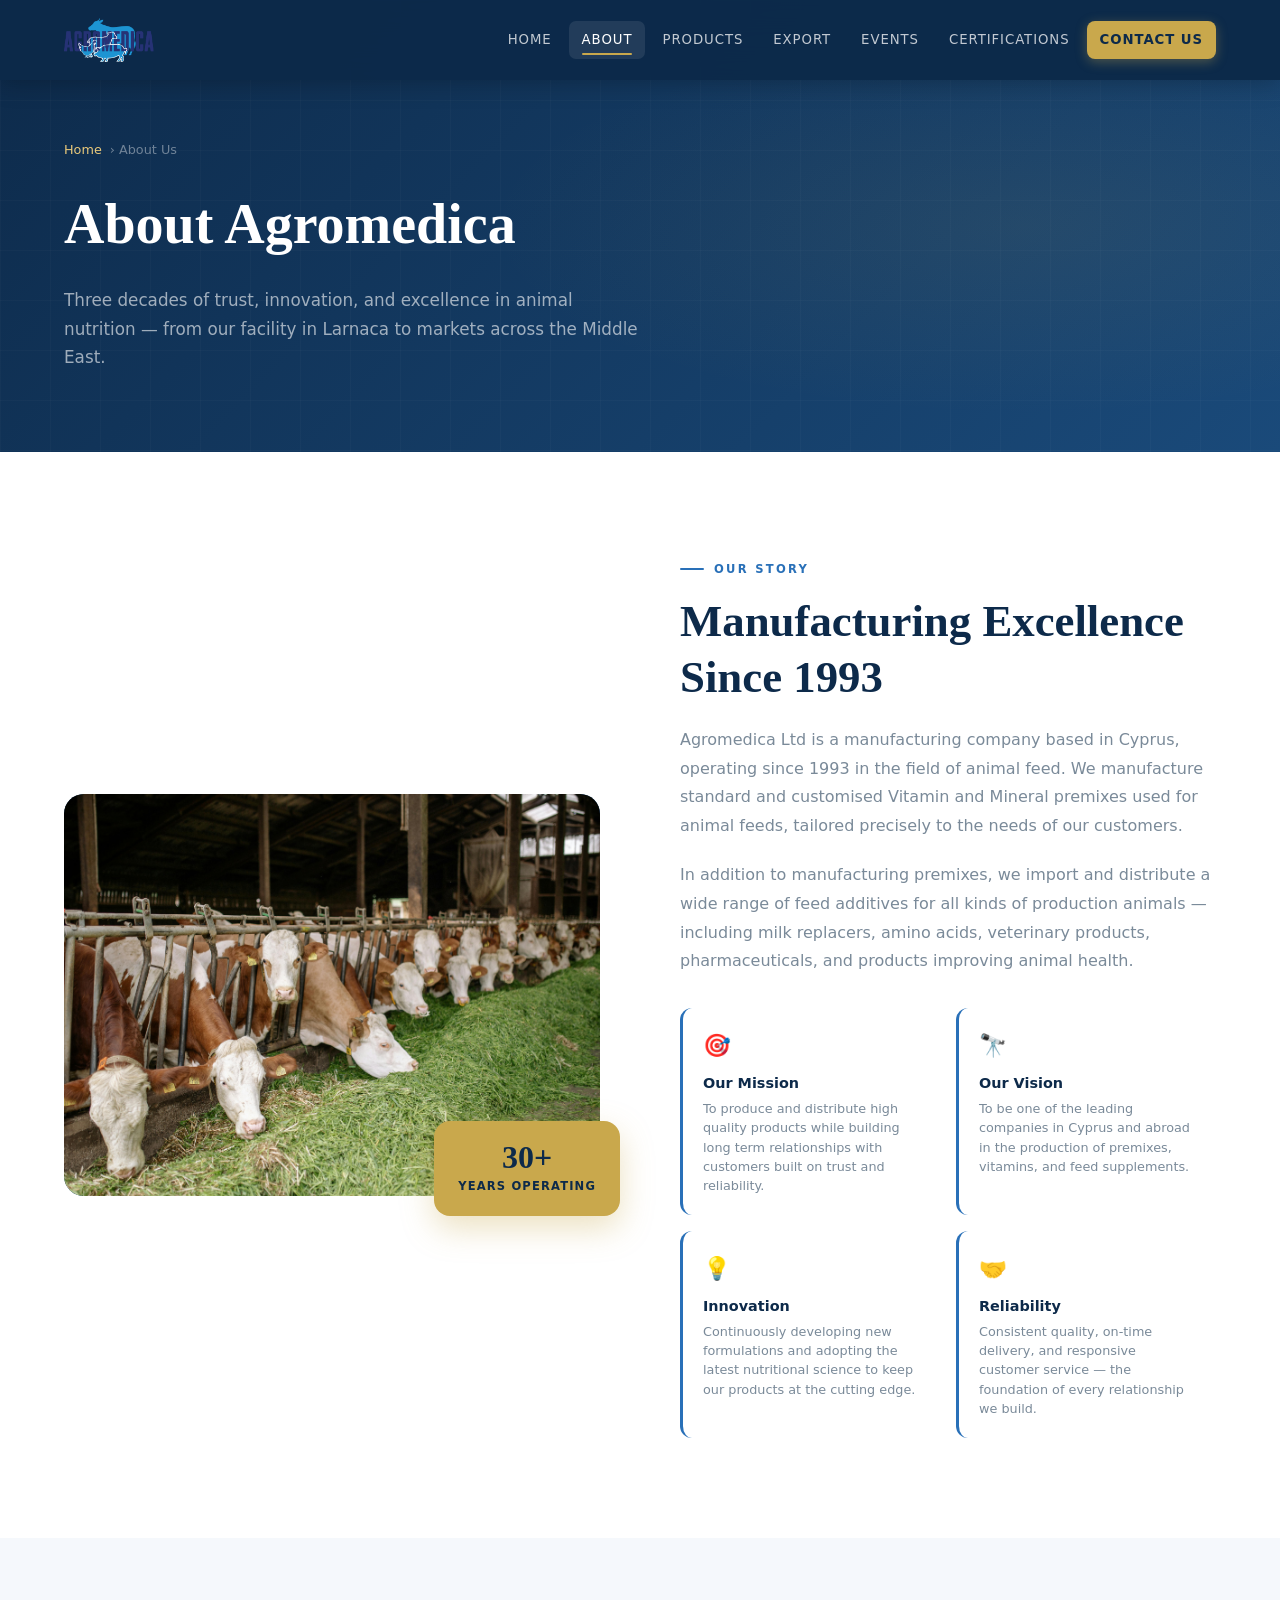
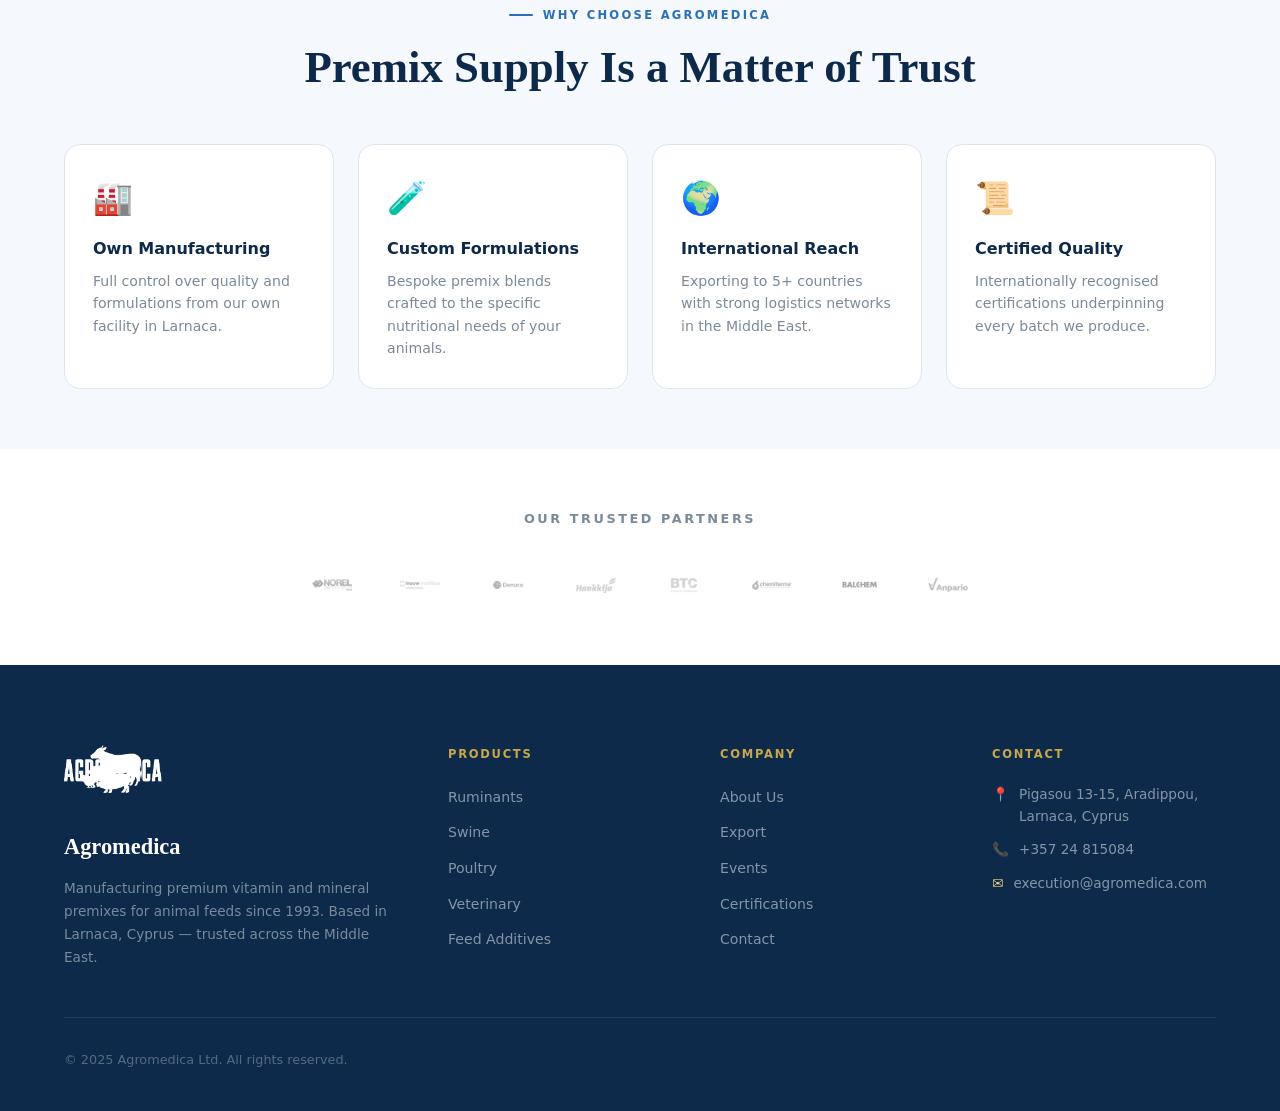
==== commit ce06ca1f: "index complete" ====
--- a/pages/about.html
+++ b/pages/about.html
@@ -47,12 +47,14 @@
 @keyframes pulse { 0%,100% { box-shadow:0 0 0 0 rgba(201,168,76,0.4); } 50% { box-shadow:0 0 0 12px rgba(201,168,76,0); } }
 
 /* ── SCROLL REVEAL ── */
-.reveal { opacity:0; transform:translateY(36px); transition:opacity .7s var(--ease), transform .7s var(--ease); }
-.reveal.visible { opacity:1; transform:translateY(0); }
-.reveal-left { opacity:0; transform:translateX(-50px); transition:opacity .7s var(--ease), transform .7s var(--ease); }
-.reveal-left.visible { opacity:1; transform:translateX(0); }
-.reveal-right { opacity:0; transform:translateX(50px); transition:opacity .7s var(--ease), transform .7s var(--ease); }
-.reveal-right.visible { opacity:1; transform:translateX(0); }
+/* Reveal: only hide if JS adds .js-reveal-ready to <body> */
+body.js-reveal-ready /* Reveal: only hide if JS adds .js-reveal-ready to <body> */
+body.js-reveal-ready .reveal { opacity:0; transform:translateY(28px); transition:opacity .6s var(--ease), transform .6s var(--ease); }
+body.js-reveal-ready .reveal.visible { opacity:1; transform:translateY(0); }
+body.js-reveal-ready .reveal-left { opacity:0; transform:translateX(-40px); transition:opacity .6s var(--ease), transform .6s var(--ease); }
+body.js-reveal-ready .reveal-left.visible { opacity:1; transform:translateX(0); }
+body.js-reveal-ready .reveal-right { opacity:0; transform:translateX(40px); transition:opacity .6s var(--ease), transform .6s var(--ease); }
+body.js-reveal-ready .reveal-right.visible { opacity:1; transform:translateX(0); }
 .delay-1 { transition-delay:.1s!important; } .delay-2 { transition-delay:.2s!important; }
 .delay-3 { transition-delay:.3s!important; } .delay-4 { transition-delay:.4s!important; }
 .delay-5 { transition-delay:.5s!important; }
@@ -175,9 +177,25 @@
 .about-strip { background:var(--cream); }
 .about-grid { display:grid; grid-template-columns:1fr 1fr; gap:80px; align-items:center; }
 .about-image-wrap { position:relative; }
-.about-image-placeholder { width:100%; aspect-ratio:4/3; background:linear-gradient(135deg,var(--blue-mid),var(--blue-accent)); border-radius:20px; display:grid; place-items:center; font-size:5rem; overflow:hidden; position:relative; transition:transform .6s var(--ease),box-shadow .6s var(--ease); }
+.about-image-placeholder {
+  width:100%;
+  aspect-ratio:4/3;
+  border-radius:20px;
+  overflow:hidden;
+  position:relative;
+  background:linear-gradient(135deg,var(--blue-mid),var(--blue-accent));
+  transition:transform .6s var(--ease),box-shadow .6s var(--ease);
+}
+.about-image-placeholder img {
+  width:100%;
+  height:100%;
+  object-fit:cover;
+  display:block;
+  position:absolute;
+  inset:0;
+}
 .about-image-placeholder:hover { transform:scale(1.02) rotate(.5deg); box-shadow:0 24px 60px rgba(13,42,74,.2); }
-.about-image-placeholder::after { content:''; position:absolute; inset:0; background:url('../images/about-image.jpg') center/cover no-repeat; opacity:.7; border-radius:20px; }
+/* real img used */
 .about-badge { position:absolute; bottom:-20px; right:-20px; background:var(--gold); color:var(--blue-dark); border-radius:16px; padding:20px 24px; text-align:center; box-shadow:0 12px 32px rgba(201,168,76,.35); animation:float 4s ease-in-out infinite; }
 .about-badge-num { font-family:var(--font-display); font-size:2rem; font-weight:900; line-height:1; }
 .about-badge-text { font-size:.72rem; font-weight:600; letter-spacing:.1em; text-transform:uppercase; margin-top:4px; }
@@ -332,6 +350,46 @@
 .nav-logo-text { display: none; }
 .nav-logo-sub  { display: none; }
 
+
+/* ── OVERFLOW FIX: prevent hover transforms from causing page overflow */
+.about-strip, .section, .partners-section { overflow: hidden; }
+.about-image-wrap { overflow: visible; }
+.about-image-placeholder:hover { transform: scale(1.02); } /* remove rotate that causes overflow */
+.pillar:hover { transform: translateX(3px); }
+.country-card:hover { transform: translateX(3px); }
+.hero-card:hover { transform: translateY(-6px); }
+.product-card:hover { transform: translateY(-6px); }
+
+/* ── HAMBURGER active state */
+.hamburger.active span:nth-child(1) { transform: translateY(7px) rotate(45deg); }
+.hamburger.active span:nth-child(2) { opacity: 0; }
+.hamburger.active span:nth-child(3) { transform: translateY(-7px) rotate(-45deg); }
+
+
+/* ── MOBILE NAV OPEN STATE (robust) */
+@media (max-width:768px) {
+  .nav-links { display:none !important; }
+  .nav-links.open {
+    display:flex !important;
+    flex-direction:column;
+    position:fixed;
+    top:var(--nav-h); left:0; right:0;
+    background:rgba(13,42,74,0.98);
+    backdrop-filter:blur(16px);
+    -webkit-backdrop-filter:blur(16px);
+    padding:20px 5% 32px;
+    border-top:1px solid rgba(255,255,255,0.1);
+    gap:4px;
+    z-index:999;
+    box-shadow:0 8px 32px rgba(0,0,0,0.3);
+    animation:fadeUp .25s ease both;
+  }
+  .nav-links.open li { opacity:1 !important; animation:none !important; }
+  .nav-links.open a { font-size:1rem; padding:12px 16px; border-radius:8px; }
+  .hamburger { display:flex !important; }
+  .hamburger span { transition: transform 0.3s ease, opacity 0.3s ease; }
+}
+
 </style>
 </head>
 <body>
@@ -364,7 +422,7 @@
   <div class="section-inner">
     <div class="about-grid">
       <div class="about-image-wrap">
-        <div class="about-image-placeholder"></div>
+        <div class="about-image-placeholder"><img src="../images/cows_feeding.jpg" alt="Agromedica livestock facility"></div>
         <div class="about-badge">
           <div class="about-badge-num">30+</div>
           <div class="about-badge-text">Years Operating</div>
@@ -487,7 +545,7 @@
         <div class="footer-col-title">Contact</div>
         <div class="footer-contact-item"><span class="footer-contact-icon">📍</span>Pigasou 13-15, Aradippou, Larnaca, Cyprus</div>
         <div class="footer-contact-item"><span class="footer-contact-icon">📞</span>+357 24 815084</div>
-        <div class="footer-contact-item"><span class="footer-contact-icon">✉️</span><a href="/cdn-cgi/l/email-protection" class="__cf_email__" data-cfemail="375e59515877565045585a52535e54561954585a">[email&#160;protected]</a></div>
+        <div class="footer-contact-item"><span class="footer-contact-icon">✉️</span>execution@agromedica.com</div>
       </div>
     </div>
     <div class="footer-bottom">
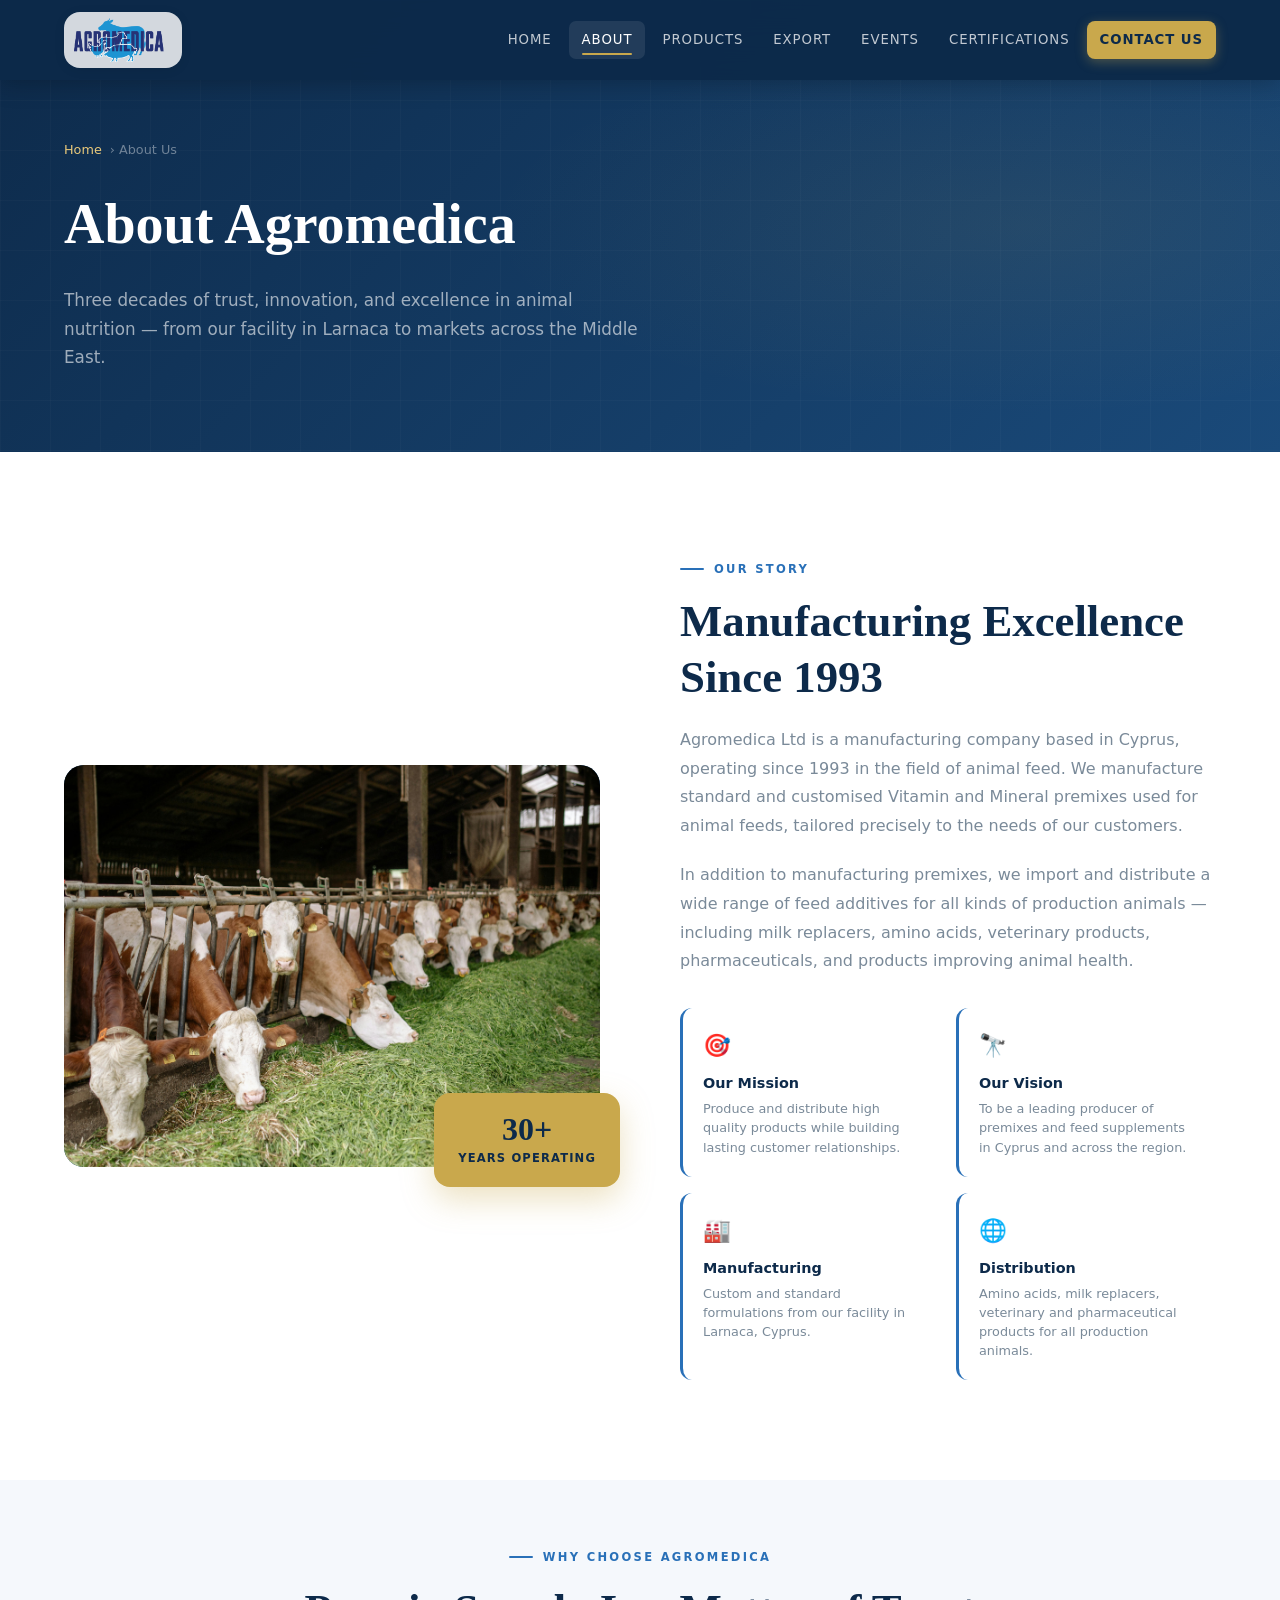
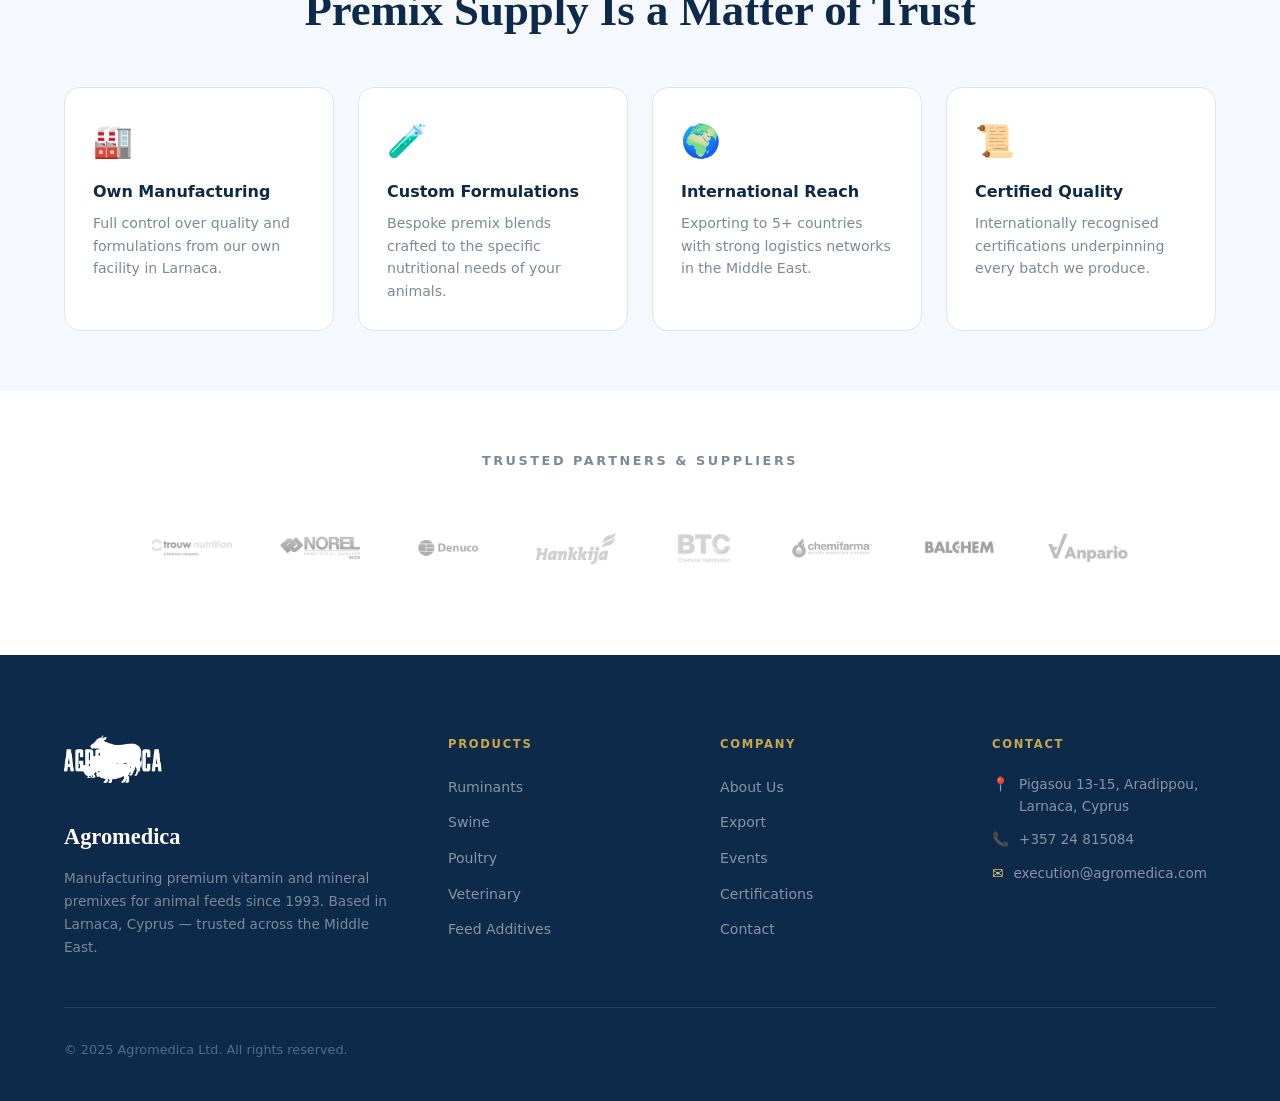
==== commit 9b588422: "fixed logo and certifications" ====
--- a/pages/about.html
+++ b/pages/about.html
@@ -69,7 +69,17 @@
   box-shadow:0 2px 24px rgba(0,0,0,0.25);
   animation:nav-drop .6s var(--ease) both;
 }
-.nav-logo { display:flex; align-items:center; gap:12px; text-decoration:none; transition:opacity var(--transition); }
+.nav-logo {
+  display:flex;
+  align-items:center;
+  gap:12px;
+  text-decoration:none;
+  transition:opacity var(--transition);
+  background:rgba(255,255,255,0.82);
+  padding:6px 18px 6px 10px;
+  border-radius:16px;
+  box-shadow:0 2px 12px rgba(0,0,0,0.07);
+ }
 .nav-logo:hover { opacity:.85; }
 .nav-logo-icon {
   width:44px; height:44px; background:var(--gold); border-radius:10px;
@@ -203,7 +213,7 @@
 .pillar { background:var(--white); border-radius:12px; padding:20px; border-left:3px solid var(--blue-accent); transition:transform var(--transition),box-shadow var(--transition),border-color var(--transition); }
 .pillar:hover { transform:translateX(5px); box-shadow:0 8px 24px rgba(13,42,74,.1); border-color:var(--gold); }
 .pillar-icon { font-size:1.4rem; margin-bottom:8px; transition:transform var(--transition); }
-.pillar:hover .pillar-icon { transform:scale(1.3); }
+.pillar:hover .pillar-icon { transform:scale(1.1); }
 .pillar-title { font-weight:600; font-size:.9rem; color:var(--blue-dark); margin-bottom:4px; }
 .pillar-text { font-size:.8rem; color:var(--gray-500); line-height:1.5; }
 
@@ -272,7 +282,7 @@
 .partners-inner { max-width:1280px; margin:0 auto; text-align:center; }
 .partners-title { font-size:.8rem; font-weight:700; letter-spacing:.2em; text-transform:uppercase; color:var(--gray-500); margin-bottom:36px; }
 .partners-logos { display:flex; align-items:center; justify-content:center; gap:48px; flex-wrap:wrap; }
-.partner-logo { height:40px; opacity:.4; filter:grayscale(1); transition:opacity .4s var(--ease),filter .4s var(--ease),transform .4s var(--ease); object-fit:contain; cursor:pointer; }
+.partner-logo { height:80px; opacity:.4; filter:grayscale(1); transition:opacity .4s var(--ease),filter .4s var(--ease),transform .4s var(--ease); object-fit:contain; cursor:pointer; max-width:220px; }
 .partner-logo:hover { opacity:1; filter:grayscale(0); transform:scale(1.12) translateY(-4px); }
 
 /* ── FOOTER ── */
@@ -445,22 +455,22 @@
           <div class="pillar reveal">
             <div class="pillar-icon">🎯</div>
             <div class="pillar-title">Our Mission</div>
-            <div class="pillar-text">To produce and distribute high quality products while building long term relationships with customers built on trust and reliability.</div>
+            <div class="pillar-text">Produce and distribute high quality products while building lasting customer relationships.</div>
           </div>
           <div class="pillar reveal">
             <div class="pillar-icon">🔭</div>
             <div class="pillar-title">Our Vision</div>
-            <div class="pillar-text">To be one of the leading companies in Cyprus and abroad in the production of premixes, vitamins, and feed supplements.</div>
+            <div class="pillar-text">To be a leading producer of premixes and feed supplements in Cyprus and across the region.</div>
           </div>
           <div class="pillar reveal">
-            <div class="pillar-icon">💡</div>
-            <div class="pillar-title">Innovation</div>
-            <div class="pillar-text">Continuously developing new formulations and adopting the latest nutritional science to keep our products at the cutting edge.</div>
+            <div class="pillar-icon">🏭</div>
+            <div class="pillar-title">Manufacturing</div>
+            <div class="pillar-text">Custom and standard formulations from our facility in Larnaca, Cyprus.</div>
           </div>
           <div class="pillar reveal">
-            <div class="pillar-icon">🤝</div>
-            <div class="pillar-title">Reliability</div>
-            <div class="pillar-text">Consistent quality, on-time delivery, and responsive customer service — the foundation of every relationship we build.</div>
+            <div class="pillar-icon">🌐</div>
+            <div class="pillar-title">Distribution</div>
+            <div class="pillar-text">Amino acids, milk replacers, veterinary and pharmaceutical products for all production animals.</div>
           </div>
         </div>
       </div>
@@ -499,16 +509,16 @@
 
 <section class="partners-section">
   <div class="partners-inner">
-    <p class="partners-title">Our Trusted Partners</p>
+    <p class="partners-title">Trusted Partners & Suppliers</p>
     <div class="partners-logos">
-      <img class="partner-logo" src="../images/NorelLogo.jpg" alt="Norel">
-      <img class="partner-logo" src="../images/logo_trouw.jpg" alt="Trouw Nutrition">
-      <img class="partner-logo" src="../images/denuco.jpg" alt="Denuco">
-      <img class="partner-logo" src="../images/hankkija.jpg" alt="Hankkija">
-      <img class="partner-logo" src="../images/csm_btc-logo_421d0e8f83.jpg" alt="BTC">
-      <img class="partner-logo" src="../images/chemifarma.jpg" alt="Chemifarma">
-      <img class="partner-logo" src="../images/balchem.jpg" alt="Balchem">
-      <img class="partner-logo" src="../images/Anpario_Logo_300px.jpg" alt="Anpario">
+      <a href="https://www.trouwnutrition.com/" target="_blank" rel="noopener"><img class="partner-logo" src="../images/logo_trouw.jpg" alt="Trouw Nutrition"></a>
+      <a href="https://www.norel.net/" target="_blank" rel="noopener"><img class="partner-logo" src="../images/NorelLogo.jpg" alt="Norel"></a>
+      <a href="https://www.denuco.com/" target="_blank" rel="noopener"><img class="partner-logo" src="../images/denuco.jpg" alt="Denuco"></a>
+      <a href="https://www.hankkija.fi/" target="_blank" rel="noopener"><img class="partner-logo" src="../images/hankkija.jpg" alt="Hankkija"></a>
+      <a href="https://www.btc-europe.com/en/" target="_blank" rel="noopener"><img class="partner-logo" src="../images/csm_btc-logo_421d0e8f83.jpg" alt="BTC"></a>
+      <a href="https://www.chemifarma.it/" target="_blank" rel="noopener"><img class="partner-logo" src="../images/chemifarma.jpg" alt="Chemifarma"></a>
+      <a href="https://www.balchem.com/" target="_blank" rel="noopener"><img class="partner-logo" src="../images/balchem.jpg" alt="Balchem"></a>
+      <a href="https://www.anpario.com/" target="_blank" rel="noopener"><img class="partner-logo" src="../images/Anpario_Logo_300px.jpg" alt="Anpario"></a>
     </div>
   </div>
 </section>
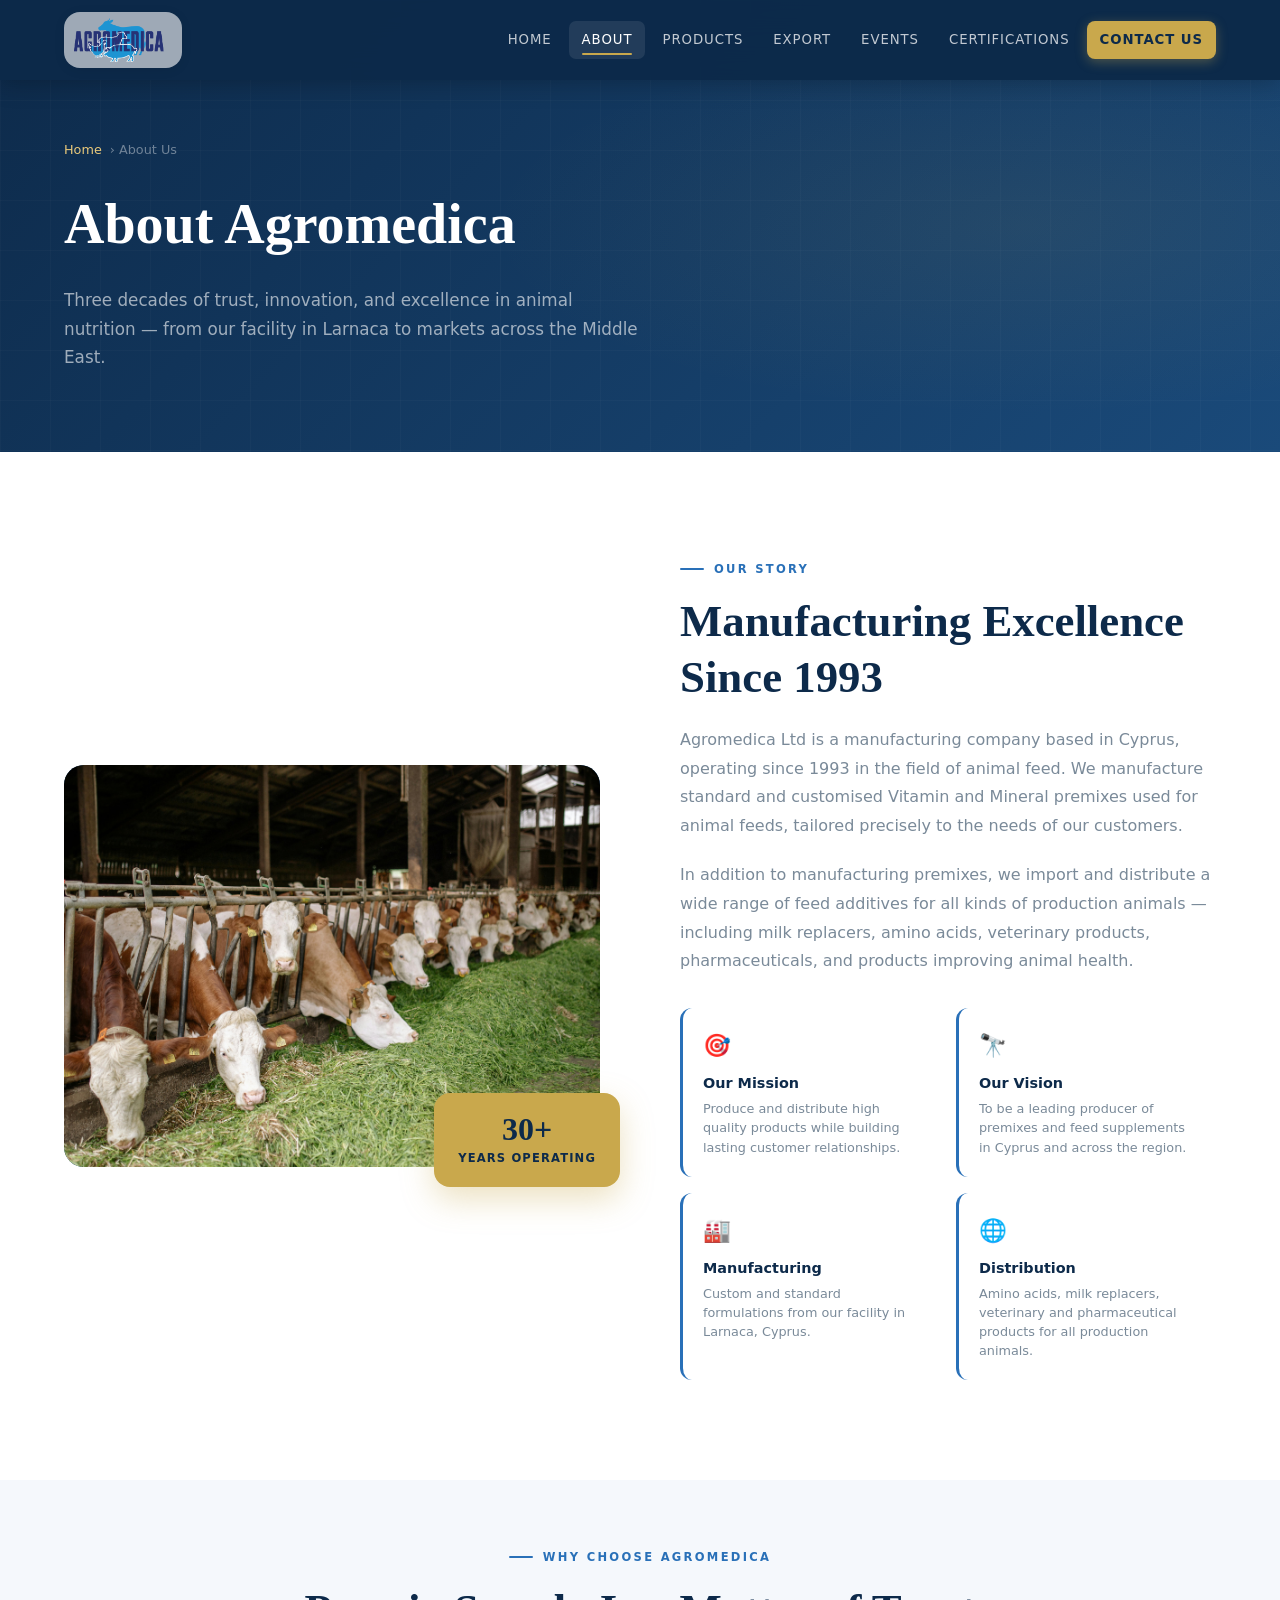
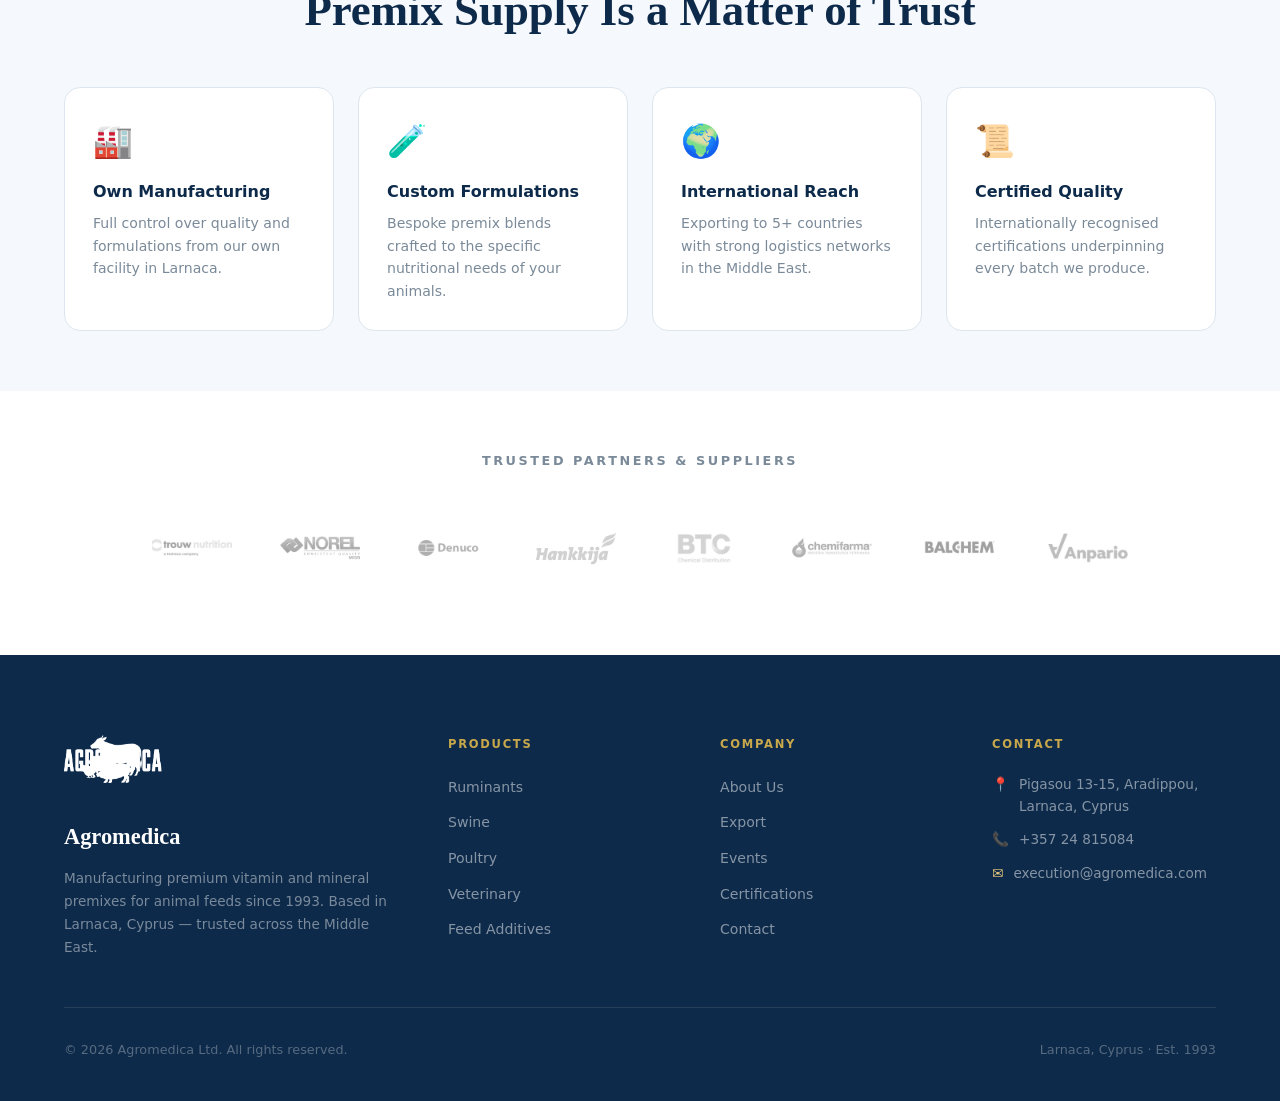
==== commit f4cd5b72: "fixed hamburger menu & logo opacity & mobile bugs" ====
--- a/pages/about.html
+++ b/pages/about.html
@@ -75,7 +75,7 @@
   gap:12px;
   text-decoration:none;
   transition:opacity var(--transition);
-  background:rgba(255,255,255,0.82);
+  background:rgba(255,255,255,0.6);
   padding:6px 18px 6px 10px;
   border-radius:16px;
   box-shadow:0 2px 12px rgba(0,0,0,0.07);
@@ -329,22 +329,8 @@
 .form-group textarea { resize:vertical; min-height:120px; }
 
 /* ── RESPONSIVE ── */
-@media (max-width:1024px) {
-  .hero-content,.about-grid,.export-grid,.contact-grid { grid-template-columns:1fr; gap:48px; }
-  .footer-grid { grid-template-columns:1fr 1fr; }
-}
-@media (max-width:768px) {
-  .nav-links { display:none; }
-  .hamburger { display:flex; }
-  .nav-links.open { display:flex; flex-direction:column; position:fixed; top:var(--nav-h); left:0; right:0; background:rgba(13,42,74,.98); backdrop-filter:blur(16px); padding:24px 5%; border-top:1px solid rgba(255,255,255,.1); gap:4px; animation:fadeUp .3s var(--ease) both; }
-  .nav-links.open li { opacity:1; animation:none; }
-  .hero-stats { grid-template-columns:1fr 1fr; }
-  .about-pillars { grid-template-columns:1fr; }
-  .export-countries { grid-template-columns:1fr; }
-  .footer-grid { grid-template-columns:1fr; gap:32px; }
-  .form-row { grid-template-columns:1fr; }
-  .contact-form { padding:28px; }
-}
+
+
 
 
 .nav-logo-img {
@@ -361,7 +347,7 @@
 .nav-logo-sub  { display: none; }
 
 
-/* ── OVERFLOW FIX: prevent hover transforms from causing page overflow */
+
 .about-strip, .section, .partners-section { overflow: hidden; }
 .about-image-wrap { overflow: visible; }
 .about-image-placeholder:hover { transform: scale(1.02); } /* remove rotate that causes overflow */
@@ -370,13 +356,20 @@
 .hero-card:hover { transform: translateY(-6px); }
 .product-card:hover { transform: translateY(-6px); }
 
-/* ── HAMBURGER active state */
+
 .hamburger.active span:nth-child(1) { transform: translateY(7px) rotate(45deg); }
 .hamburger.active span:nth-child(2) { opacity: 0; }
 .hamburger.active span:nth-child(3) { transform: translateY(-7px) rotate(-45deg); }
 
 
-/* ── MOBILE NAV OPEN STATE (robust) */
+
+
+
+@media (max-width:1024px) {
+  .hero-content,.about-grid,.export-grid,.contact-grid { grid-template-columns:1fr; gap:48px; }
+  .footer-grid { grid-template-columns:1fr 1fr; }
+  .responsive-2col { grid-template-columns:1fr !important; gap:32px !important; }
+}
 @media (max-width:768px) {
   .nav-links { display:none !important; }
   .nav-links.open {
@@ -385,21 +378,36 @@
     position:fixed;
     top:var(--nav-h); left:0; right:0;
     background:rgba(13,42,74,0.98);
-    backdrop-filter:blur(16px);
-    -webkit-backdrop-filter:blur(16px);
-    padding:20px 5% 32px;
-    border-top:1px solid rgba(255,255,255,0.1);
-    gap:4px;
+    backdrop-filter:blur(20px);
+    -webkit-backdrop-filter:blur(20px);
+    padding:24px 5% 36px;
+    border-top:1px solid rgba(255,255,255,0.12);
+    gap:6px;
     z-index:999;
-    box-shadow:0 8px 32px rgba(0,0,0,0.3);
-    animation:fadeUp .25s ease both;
+    box-shadow:0 16px 48px rgba(0,0,0,0.4);
+    transform-origin:top center;
+    animation:menuSlideDown 0.28s cubic-bezier(0.4,0,0.2,1) both;
+  }
+  @keyframes menuSlideDown {
+    from { opacity:0; transform:translateY(-12px) scaleY(0.95); }
+    to   { opacity:1; transform:translateY(0) scaleY(1); }
   }
   .nav-links.open li { opacity:1 !important; animation:none !important; }
-  .nav-links.open a { font-size:1rem; padding:12px 16px; border-radius:8px; }
+  .nav-links.open a {
+    font-size:1rem; padding:13px 16px; border-radius:8px;
+    border-bottom:1px solid rgba(255,255,255,0.06);
+  }
+  .nav-links.open a:last-child { border-bottom:none; }
   .hamburger { display:flex !important; }
-  .hamburger span { transition: transform 0.3s ease, opacity 0.3s ease; }
-}
-
+  .hamburger span { transition:transform 0.3s ease, opacity 0.3s ease; }
+  .hero-stats { grid-template-columns:1fr 1fr; }
+  .about-pillars { grid-template-columns:1fr; }
+  .export-countries { grid-template-columns:1fr; }
+  .footer-grid { grid-template-columns:1fr; gap:32px; }
+  .form-row { grid-template-columns:1fr; }
+  .contact-form, .contact-form-wrap { padding:28px; }
+  .responsive-2col { grid-template-columns:1fr !important; gap:32px !important; }
+}
 </style>
 </head>
 <body>
@@ -559,5 +567,12 @@
       </div>
     </div>
     <div class="footer-bottom">
-      <span>© 2025 Agromedica Ltd. All rights reserved.</span>
-      <span
+      <span>© 2026 Agromedica Ltd. All rights reserved.</span>
+      <span>Larnaca, Cyprus · Est. 1993</span>
+    </div>
+  </div> 
+</footer>
+
+<script src="../js/main.js"></script>
+</body>
+</html>
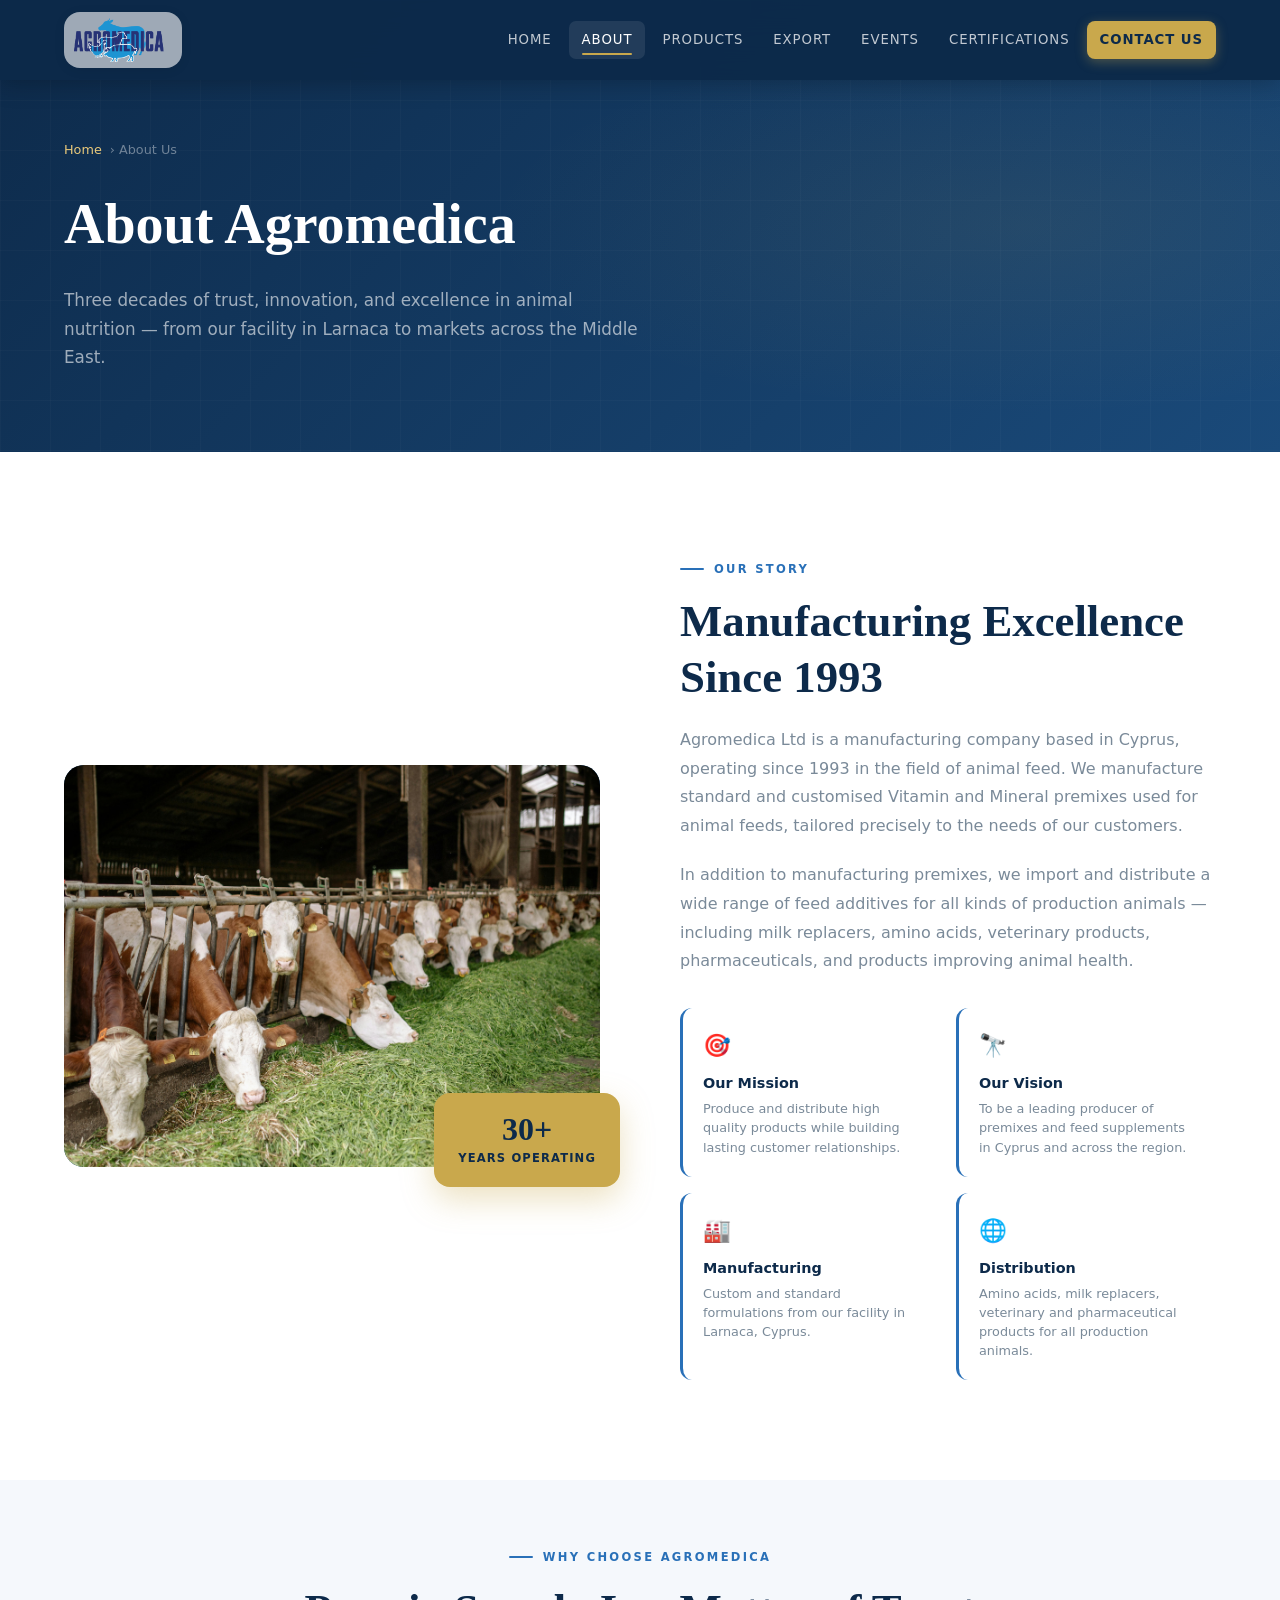
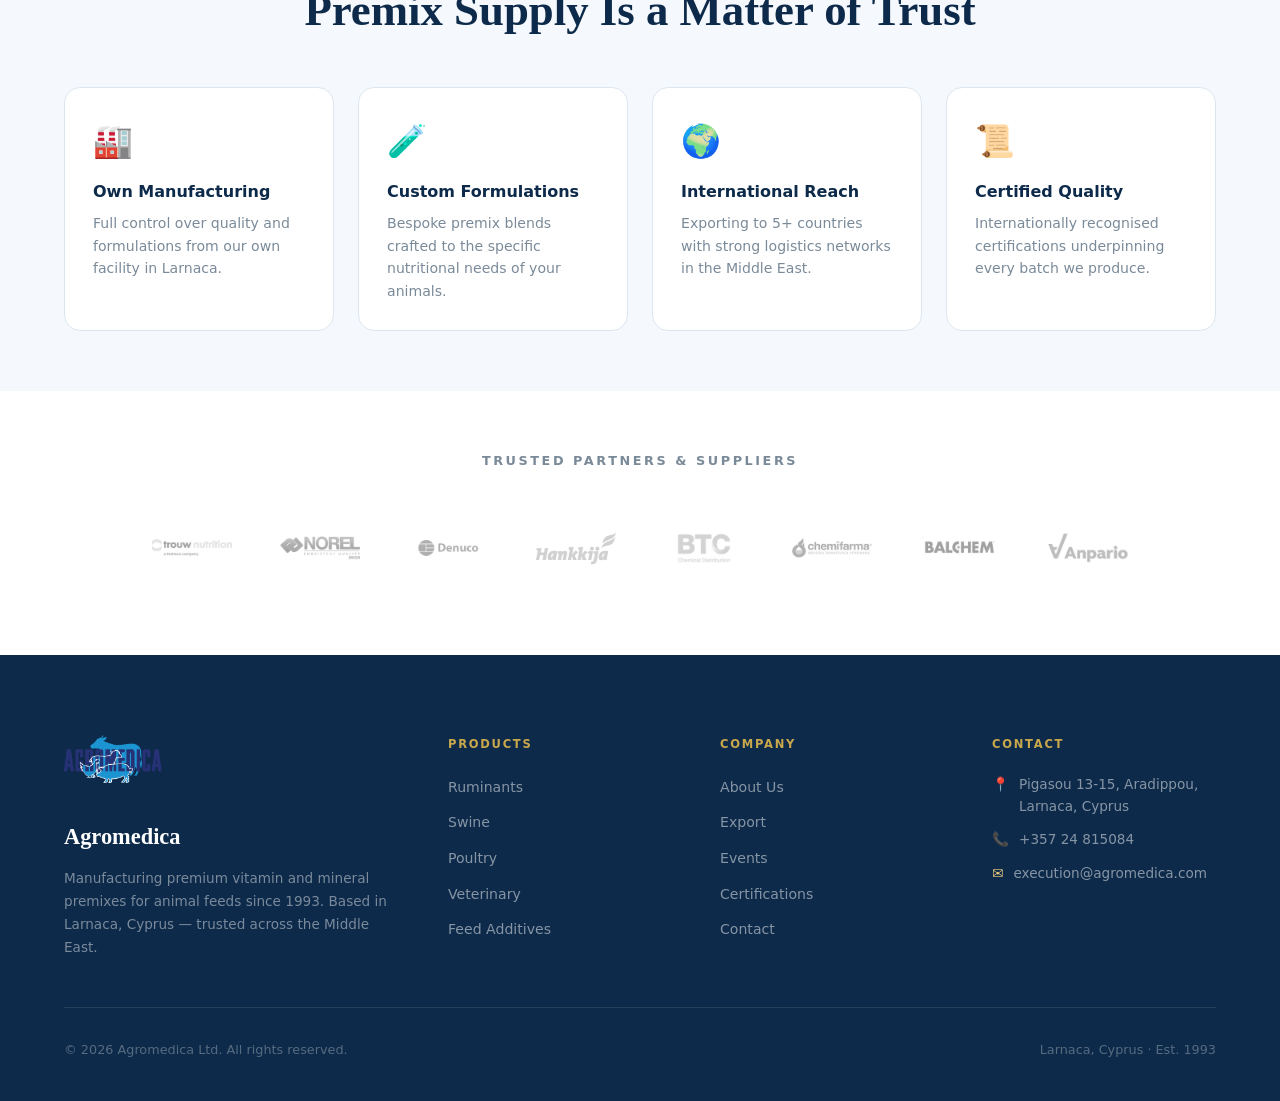
==== commit e792921e: "footer logo update" ====
--- a/pages/about.html
+++ b/pages/about.html
@@ -535,7 +535,7 @@
   <div class="footer-inner">
     <div class="footer-grid">
       <div>
-        <img src="../images/agromedica-logo.png" alt="Agromedica" style="height:48px;object-fit:contain;margin-bottom:12px;filter:brightness(0) invert(1);">
+        <img src="../images/agromedica-logo.png" alt="Agromedica" style="height:48px;object-fit:contain;margin-bottom:12px;">
         <div class="footer-brand-name">Agromedica</div>
         <div class="footer-brand-desc">Manufacturing premium vitamin and mineral premixes for animal feeds since 1993. Based in Larnaca, Cyprus — trusted across the Middle East.</div>
       </div>
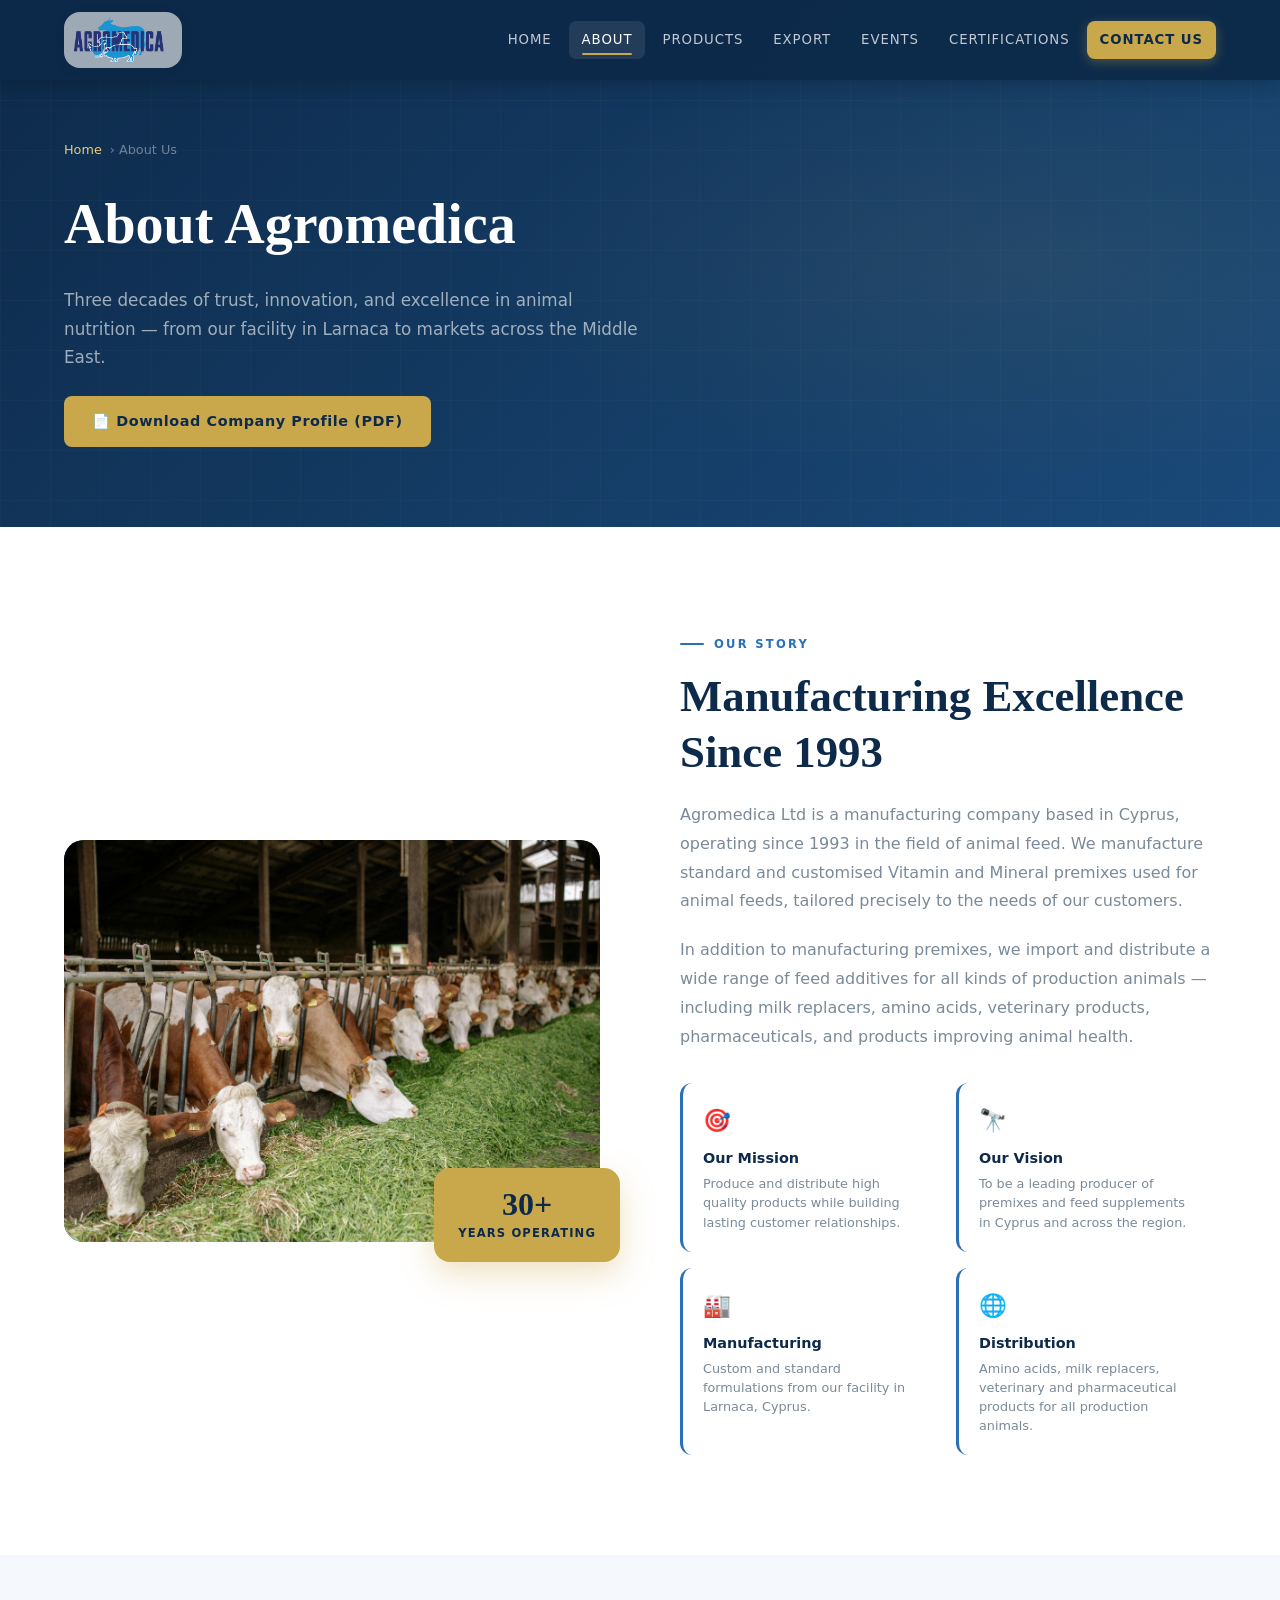
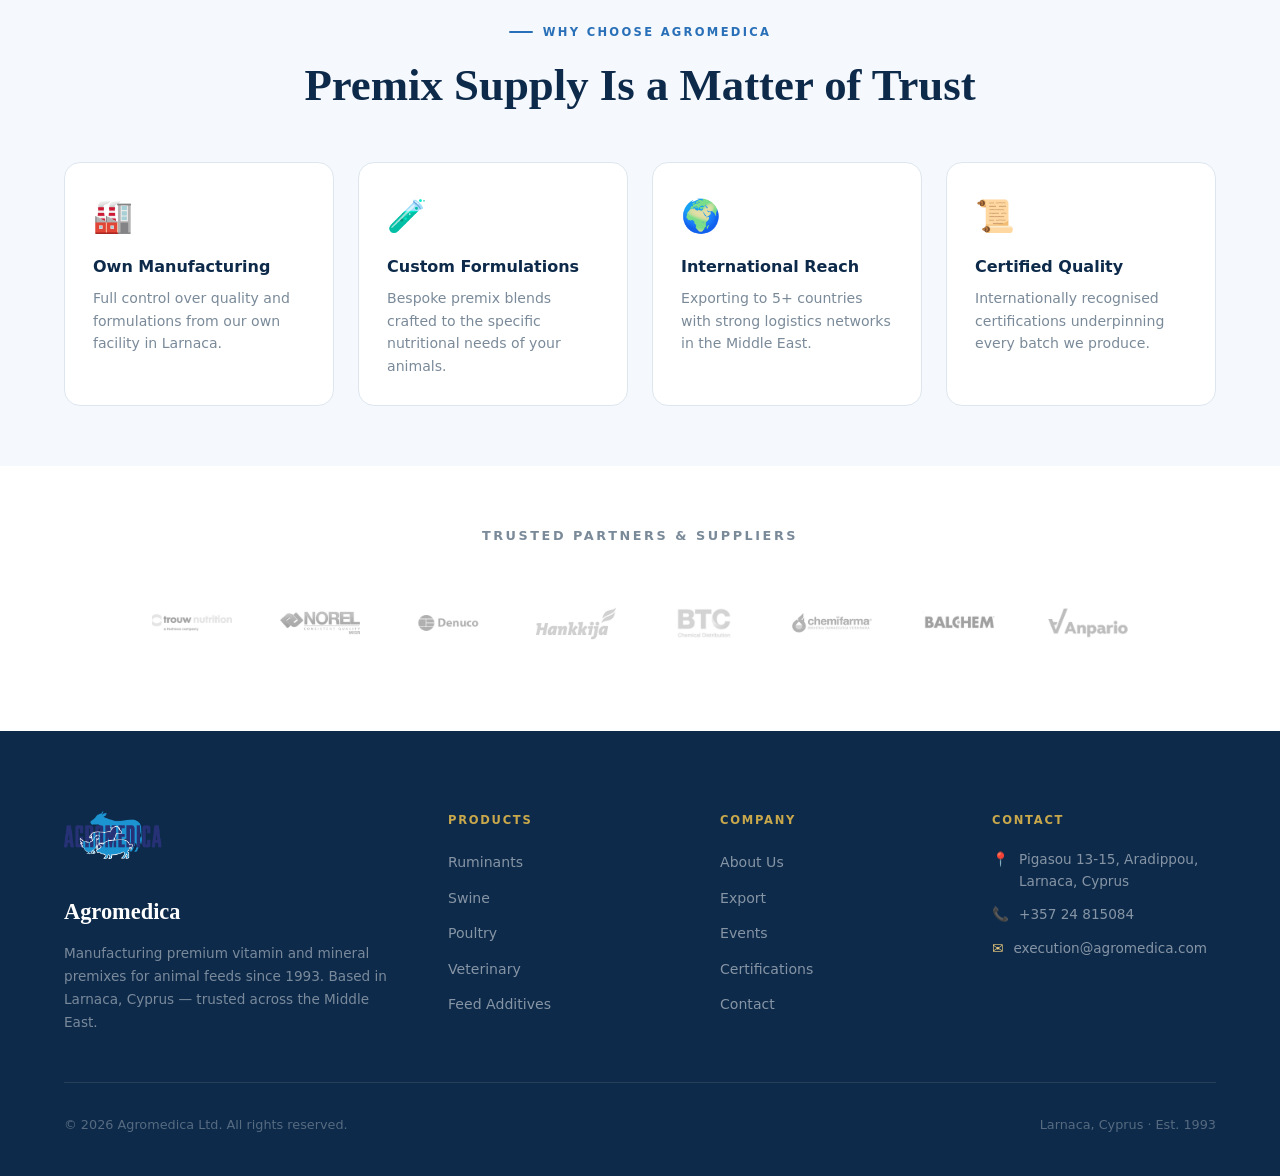
==== commit 36057c5f: "Add 27 new products, Diagnostics category, and company profile PDF download" ====
--- a/pages/about.html
+++ b/pages/about.html
@@ -433,6 +433,7 @@
     <div class="breadcrumb"><a href="../index.html">Home</a> › About Us</div>
     <h1 class="page-header-title">About Agromedica</h1>
     <p class="page-header-desc">Three decades of trust, innovation, and excellence in animal nutrition — from our facility in Larnaca to markets across the Middle East.</p>
+    <a href="../documents/agromedica-company-profile.pdf" class="btn-primary" download style="margin-top:24px">📄 Download Company Profile (PDF)</a>
   </div>
 </div>
 
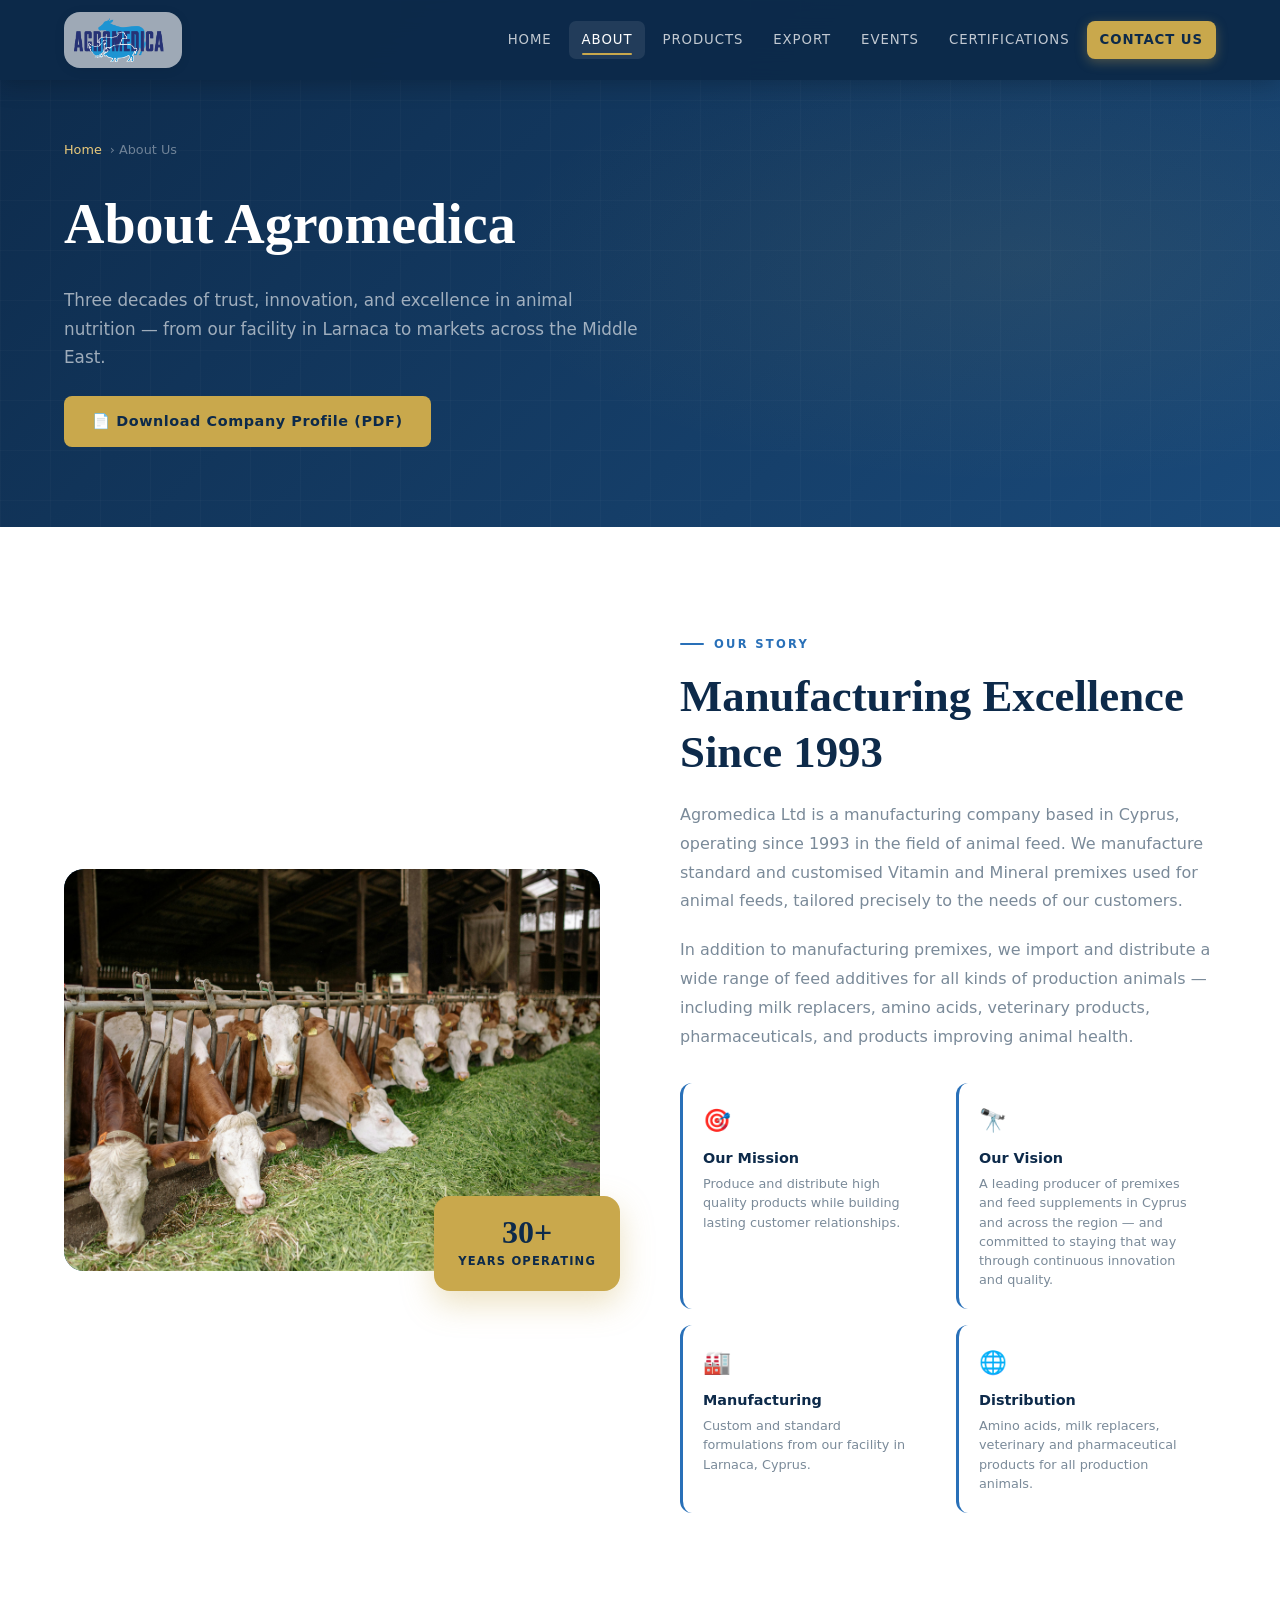
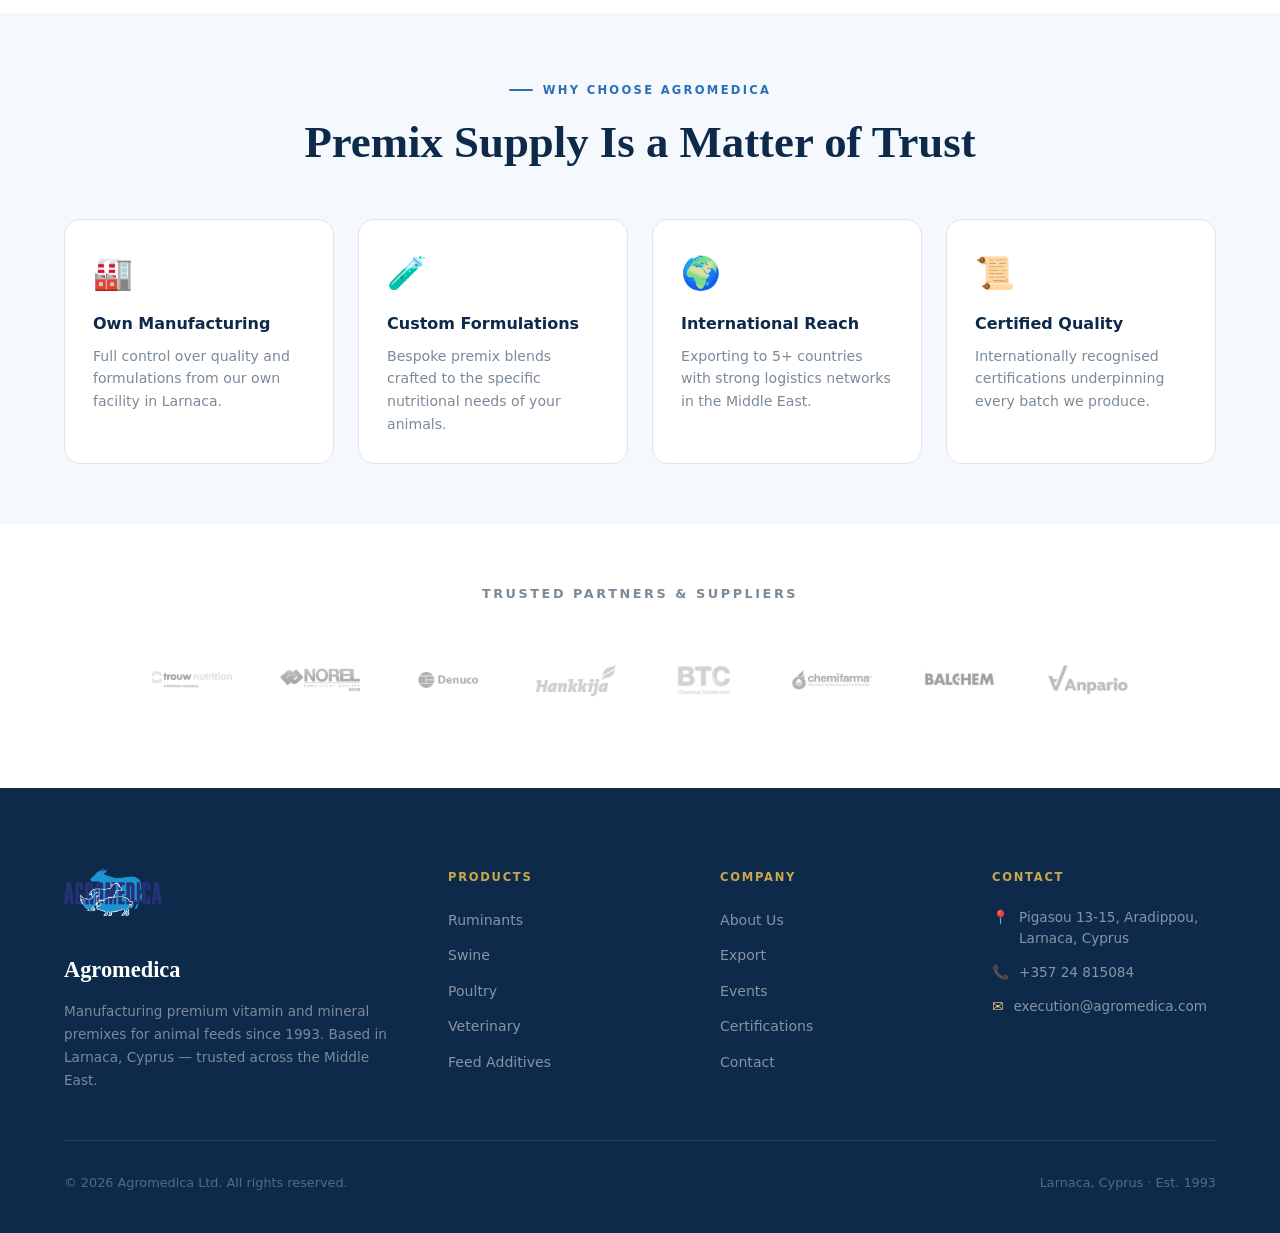
==== commit e6321e9d: "Update vision statement to present/continuing tense" ====
--- a/pages/about.html
+++ b/pages/about.html
@@ -469,7 +469,7 @@
           <div class="pillar reveal">
             <div class="pillar-icon">🔭</div>
             <div class="pillar-title">Our Vision</div>
-            <div class="pillar-text">To be a leading producer of premixes and feed supplements in Cyprus and across the region.</div>
+            <div class="pillar-text">A leading producer of premixes and feed supplements in Cyprus and across the region — and committed to staying that way through continuous innovation and quality.</div>
           </div>
           <div class="pillar reveal">
             <div class="pillar-icon">🏭</div>
